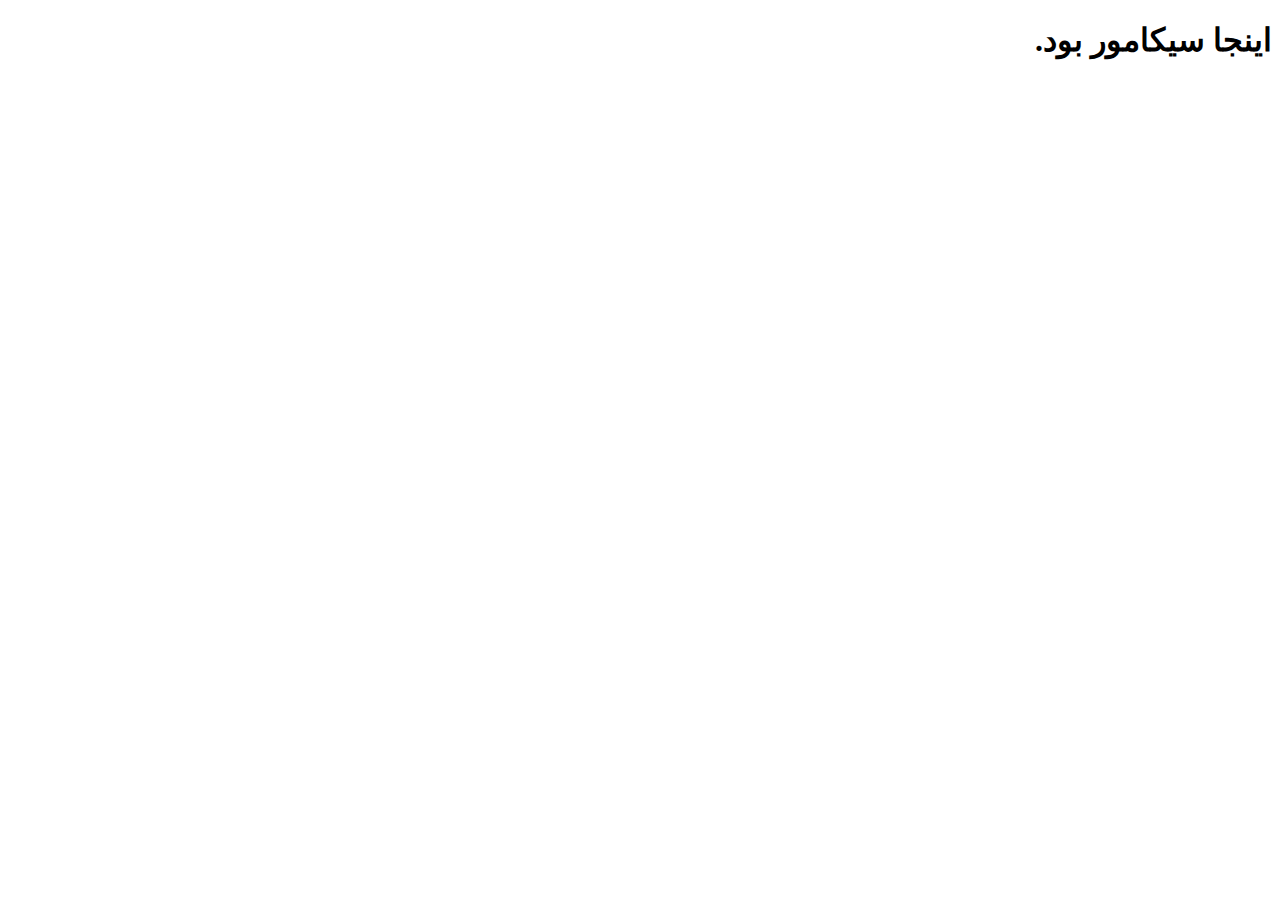
==== index.html @ 59a1233b "added basic files" ====
<!doctype html>
<html lang="fa" dir="rtl">
  <head>

    <!-- Required meta tags -->
    <meta charset="utf-8">
    <meta name="viewport" content="width=device-width, initial-scale=1">


    <link rel=icon href=img/favicon.png type="image/png">
    <!-- Bootstrap CSS -->
    <link href="https://cdn.jsdelivr.net/npm/bootstrap@5.0.2/dist/css/bootstrap.min.css" rel="stylesheet" integrity="sha384-EVSTQN3/azprG1Anm3QDgpJLIm9Nao0Yz1ztcQTwFspd3yD65VohhpuuCOmLASjC" crossorigin="anonymous">

    <title>سیکامور</title>
  </head>
  <body>
    <h1>اینجا سیکامور بود.</h1>


    <!-- Optional JavaScript; choose one of the two! -->

    <!-- Option 1: Bootstrap Bundle with Popper -->
    <script src="https://cdn.jsdelivr.net/npm/bootstrap@5.0.2/dist/js/bootstrap.bundle.min.js" integrity="sha384-MrcW6ZMFYlzcLA8Nl+NtUVF0sA7MsXsP1UyJoMp4YLEuNSfAP+JcXn/tWtIaxVXM" crossorigin="anonymous"></script>

    <!-- Option 2: Separate Popper and Bootstrap JS -->
    <!--
    <script src="https://cdn.jsdelivr.net/npm/@popperjs/core@2.9.2/dist/umd/popper.min.js" integrity="sha384-IQsoLXl5PILFhosVNubq5LC7Qb9DXgDA9i+tQ8Zj3iwWAwPtgFTxbJ8NT4GN1R8p" crossorigin="anonymous"></script>
    <script src="https://cdn.jsdelivr.net/npm/bootstrap@5.0.2/dist/js/bootstrap.min.js" integrity="sha384-cVKIPhGWiC2Al4u+LWgxfKTRIcfu0JTxR+EQDz/bgldoEyl4H0zUF0QKbrJ0EcQF" crossorigin="anonymous"></script>
    -->
  </body>
</html>
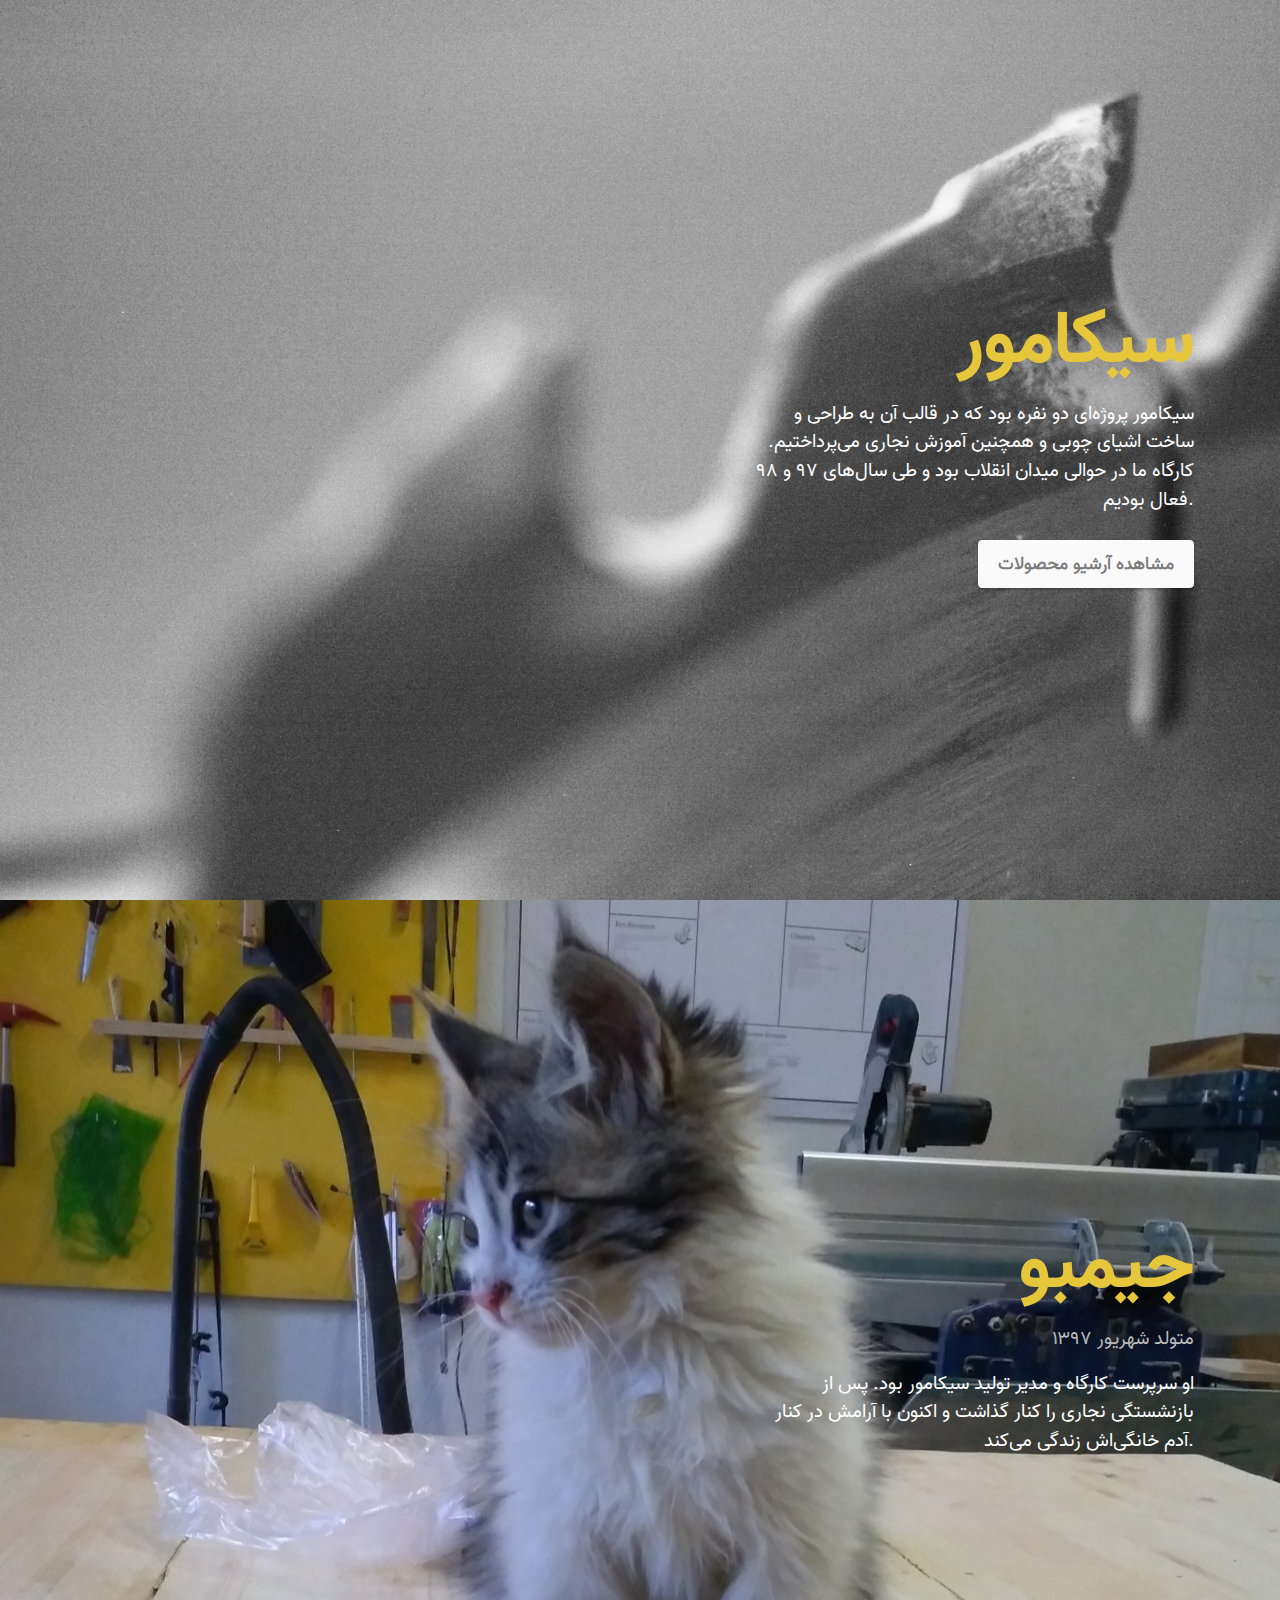
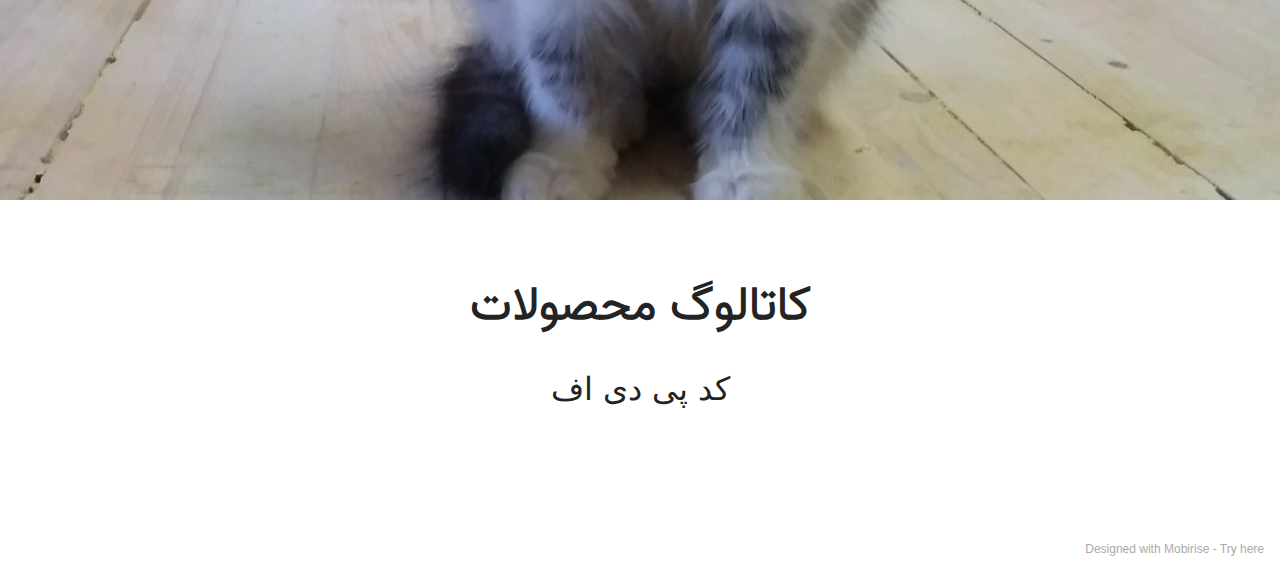
==== commit 17f22eae: "." ====
--- a/index.html
+++ b/index.html
@@ -1,31 +1,82 @@
-<!doctype html>
-<html lang="fa" dir="rtl">
-  <head>
+<!DOCTYPE html>
+<html  >
+<head>
+  <!-- Site made with Mobirise Website Builder v5.3.10, https://mobirise.com -->
+  <meta charset="UTF-8">
+  <meta http-equiv="X-UA-Compatible" content="IE=edge">
+  <meta name="generator" content="Mobirise v5.3.10, mobirise.com">
+  <meta name="viewport" content="width=device-width, initial-scale=1, minimum-scale=1">
+  <link rel="shortcut icon" href="assets/images/favicon.png" type="image/x-icon">
+  <meta name="description" content="">
+  
+  
+  <title>Home</title>
+  <link rel="stylesheet" href="assets/tether/tether.min.css">
+  <link rel="stylesheet" href="assets/bootstrap/css/bootstrap.min.css">
+  <link rel="stylesheet" href="assets/bootstrap/css/bootstrap-grid.min.css">
+  <link rel="stylesheet" href="assets/bootstrap/css/bootstrap-reboot.min.css">
+  <link rel="stylesheet" href="assets/theme/css/style.css">
+  <link href="assets/fonts/style.css" rel="stylesheet">
+  <link rel="preload" href="https://fonts.googleapis.com/css2?family=Jost:ital,wght@0,400;0,700;1,400;1,700&display=swap&display=swap" as="style" onload="this.onload=null;this.rel='stylesheet'">
+  <noscript><link rel="stylesheet" href="https://fonts.googleapis.com/css2?family=Jost:ital,wght@0,400;0,700;1,400;1,700&display=swap&display=swap"></noscript>
+  <link rel="preload" as="style" href="assets/mobirise/css/mbr-additional.css"><link rel="stylesheet" href="assets/mobirise/css/mbr-additional.css" type="text/css">
+  
+  
+  
+  
+</head>
+<body>
+  
+  <section class="header7 cid-sE5qJejbtA mbr-fullscreen" id="header7-0">
 
-    <!-- Required meta tags -->
-    <meta charset="utf-8">
-    <meta name="viewport" content="width=device-width, initial-scale=1">
+    
 
+    
 
-    <link rel=icon href=img/favicon.png type="image/png">
-    <!-- Bootstrap CSS -->
-    <link href="https://cdn.jsdelivr.net/npm/bootstrap@5.0.2/dist/css/bootstrap.min.css" rel="stylesheet" integrity="sha384-EVSTQN3/azprG1Anm3QDgpJLIm9Nao0Yz1ztcQTwFspd3yD65VohhpuuCOmLASjC" crossorigin="anonymous">
+    <div class="text-right container">
+        <div class="row justify-content-end">
+            <div class="col-12 col-lg-5">
+                <h1 class="mbr-section-title mbr-fonts-style mb-3 display-1"><strong>سیکامور</strong></h1>
+                
+                <p class="mbr-text mbr-fonts-style display-7">&nbsp;سیکامور پروژه‌ای دو نفره بود که در قالب آن به طراحی و ساخت اشیای چوبی و همچنین آموزش نجاری می‌پرداختیم. کارگاه ما در حوالی میدان انقلاب بود و طی سال‌های ۹۷ و ۹۸ فعال بودیم.</p>
+                <div class="mbr-section-btn mt-3"><a class="btn btn-white display-4" href="index.html#content4-3">مشاهده آرشیو محصولات</a></div>
+            </div>
+        </div>
+    </div>
+</section>
 
-    <title>سیکامور</title>
-  </head>
-  <body>
-    <h1>اینجا سیکامور بود.</h1>
+<section class="header7 cid-sE5tEkXiAo mbr-fullscreen" id="header7-2">
 
+    
 
-    <!-- Optional JavaScript; choose one of the two! -->
+    
 
-    <!-- Option 1: Bootstrap Bundle with Popper -->
-    <script src="https://cdn.jsdelivr.net/npm/bootstrap@5.0.2/dist/js/bootstrap.bundle.min.js" integrity="sha384-MrcW6ZMFYlzcLA8Nl+NtUVF0sA7MsXsP1UyJoMp4YLEuNSfAP+JcXn/tWtIaxVXM" crossorigin="anonymous"></script>
+    <div class="text-right container">
+        <div class="row justify-content-end">
+            <div class="col-12 col-lg-5">
+                <h1 class="mbr-section-title mbr-fonts-style mb-3 display-1"><strong>جیمبو</strong></h1>
+                <h2 class="mbr-section-subtitle mbr-fonts-style mb-3 display-7">متولد شهریور ۱۳۹۷</h2>
+                <p class="mbr-text mbr-fonts-style display-7">او سرپرست کارگاه و مدیر تولید سیکامور بود. پس از&nbsp; بازنشستگی نجاری را کنار گذاشت و اکنون با آرامش در کنار آدم خانگی‌اش زندگی می‌کند.</p>
+                
+            </div>
+        </div>
+    </div>
+</section>
 
-    <!-- Option 2: Separate Popper and Bootstrap JS -->
-    <!--
-    <script src="https://cdn.jsdelivr.net/npm/@popperjs/core@2.9.2/dist/umd/popper.min.js" integrity="sha384-IQsoLXl5PILFhosVNubq5LC7Qb9DXgDA9i+tQ8Zj3iwWAwPtgFTxbJ8NT4GN1R8p" crossorigin="anonymous"></script>
-    <script src="https://cdn.jsdelivr.net/npm/bootstrap@5.0.2/dist/js/bootstrap.min.js" integrity="sha384-cVKIPhGWiC2Al4u+LWgxfKTRIcfu0JTxR+EQDz/bgldoEyl4H0zUF0QKbrJ0EcQF" crossorigin="anonymous"></script>
-    -->
-  </body>
-</html>
+<section class="content4 cid-sE5xpZL2Kt" id="content4-3">
+    
+    
+    <div class="container">
+        <div class="row justify-content-center">
+            <div class="title col-md-12 col-lg-10">
+                <h3 class="mbr-section-title mbr-fonts-style align-center mb-4 display-2"><strong>کاتالوگ محصولات</strong></h3>
+                <h4 class="mbr-section-subtitle align-center mbr-fonts-style mb-4 display-5">کد پی دی اف</h4>
+                
+            </div>
+        </div>
+    </div>
+</section><section style="background-color: #fff; font-family: -apple-system, BlinkMacSystemFont, 'Segoe UI', 'Roboto', 'Helvetica Neue', Arial, sans-serif; color:#aaa; font-size:12px; padding: 0; align-items: center; display: flex;"><a href="https://mobirise.site/d" style="flex: 1 1; height: 3rem; padding-left: 1rem;"></a><p style="flex: 0 0 auto; margin:0; padding-right:1rem;">Designed with Mobirise - <a href="https://mobirise.site/k" style="color:#aaa;">Try here</a></p></section><script src="assets/web/assets/jquery/jquery.min.js"></script>  <script src="assets/popper/popper.min.js"></script>  <script src="assets/tether/tether.min.js"></script>  <script src="assets/bootstrap/js/bootstrap.min.js"></script>  <script src="assets/smoothscroll/smooth-scroll.js"></script>  <script src="assets/theme/js/script.js"></script>  
+  
+  
+</body>
+</html>--- a/assets/theme/css/style.css
+++ b/assets/theme/css/style.css
@@ -0,0 +1,925 @@
+@charset "UTF-8";
+section {
+  background-color: #ffffff;
+}
+
+body {
+  font-style: normal;
+  line-height: 1.5;
+  font-weight: 400;
+  color: #232323;
+  position: relative;
+}
+
+section,
+.container,
+.container-fluid {
+  position: relative;
+  word-wrap: break-word;
+}
+
+a.mbr-iconfont:hover {
+  text-decoration: none;
+}
+
+.article .lead p,
+.article .lead ul,
+.article .lead ol,
+.article .lead pre,
+.article .lead blockquote {
+  margin-bottom: 0;
+}
+
+a {
+  font-style: normal;
+  font-weight: 400;
+  cursor: pointer;
+}
+a, a:hover {
+  text-decoration: none;
+}
+
+.mbr-section-title {
+  font-style: normal;
+  line-height: 1.3;
+}
+
+.mbr-section-subtitle {
+  line-height: 1.3;
+}
+
+.mbr-text {
+  font-style: normal;
+  line-height: 1.7;
+}
+
+h1,
+h2,
+h3,
+h4,
+h5,
+h6,
+.display-1,
+.display-2,
+.display-4,
+.display-5,
+.display-7,
+span,
+p,
+a {
+  line-height: 1;
+  word-break: break-word;
+  word-wrap: break-word;
+  font-weight: 400;
+}
+
+b,
+strong {
+  font-weight: bold;
+}
+
+input:-webkit-autofill, input:-webkit-autofill:hover, input:-webkit-autofill:focus, input:-webkit-autofill:active {
+  transition-delay: 9999s;
+  -webkit-transition-property: background-color, color;
+  transition-property: background-color, color;
+}
+
+textarea[type=hidden] {
+  display: none;
+}
+
+section {
+  background-position: 50% 50%;
+  background-repeat: no-repeat;
+  background-size: cover;
+}
+section .mbr-background-video,
+section .mbr-background-video-preview {
+  position: absolute;
+  bottom: 0;
+  left: 0;
+  right: 0;
+  top: 0;
+}
+
+.hidden {
+  visibility: hidden;
+}
+
+.mbr-z-index20 {
+  z-index: 20;
+}
+
+/*! Base colors */
+.mbr-white {
+  color: #ffffff;
+}
+
+.mbr-black {
+  color: #111111;
+}
+
+.mbr-bg-white {
+  background-color: #ffffff;
+}
+
+.mbr-bg-black {
+  background-color: #000000;
+}
+
+/*! Text-aligns */
+.align-left {
+  text-align: left;
+}
+
+.align-center {
+  text-align: center;
+}
+
+.align-right {
+  text-align: right;
+}
+
+/*! Font-weight  */
+.mbr-light {
+  font-weight: 300;
+}
+
+.mbr-regular {
+  font-weight: 400;
+}
+
+.mbr-semibold {
+  font-weight: 500;
+}
+
+.mbr-bold {
+  font-weight: 700;
+}
+
+/*! Media  */
+.media-content {
+  flex-basis: 100%;
+}
+
+.media-container-row {
+  display: flex;
+  flex-direction: row;
+  flex-wrap: wrap;
+  justify-content: center;
+  align-content: center;
+  align-items: start;
+}
+.media-container-row .media-size-item {
+  width: 400px;
+}
+
+.media-container-column {
+  display: flex;
+  flex-direction: column;
+  flex-wrap: wrap;
+  justify-content: center;
+  align-content: center;
+  align-items: stretch;
+}
+.media-container-column > * {
+  width: 100%;
+}
+
+@media (min-width: 992px) {
+  .media-container-row {
+    flex-wrap: nowrap;
+  }
+}
+figure {
+  margin-bottom: 0;
+  overflow: hidden;
+}
+
+figure[mbr-media-size] {
+  transition: width 0.1s;
+}
+
+img,
+iframe {
+  display: block;
+  width: 100%;
+}
+
+.card {
+  background-color: transparent;
+  border: none;
+}
+
+.card-box {
+  width: 100%;
+}
+
+.card-img {
+  text-align: center;
+  flex-shrink: 0;
+  -webkit-flex-shrink: 0;
+}
+
+.media {
+  max-width: 100%;
+  margin: 0 auto;
+}
+
+.mbr-figure {
+  align-self: center;
+}
+
+.media-container > div {
+  max-width: 100%;
+}
+
+.mbr-figure img,
+.card-img img {
+  width: 100%;
+}
+
+@media (max-width: 991px) {
+  .media-size-item {
+    width: auto !important;
+  }
+
+  .media {
+    width: auto;
+  }
+
+  .mbr-figure {
+    width: 100% !important;
+  }
+}
+/*! Buttons */
+.mbr-section-btn {
+  margin-left: -0.6rem;
+  margin-right: -0.6rem;
+  font-size: 0;
+}
+
+.btn {
+  font-weight: 600;
+  border-width: 1px;
+  font-style: normal;
+  margin: 0.6rem 0.6rem;
+  white-space: normal;
+  transition: all 0.2s ease-in-out;
+  display: inline-flex;
+  align-items: center;
+  justify-content: center;
+  word-break: break-word;
+}
+
+.btn-sm {
+  font-weight: 600;
+  letter-spacing: 0px;
+  transition: all 0.3s ease-in-out;
+}
+
+.btn-md {
+  font-weight: 600;
+  letter-spacing: 0px;
+  transition: all 0.3s ease-in-out;
+}
+
+.btn-lg {
+  font-weight: 600;
+  letter-spacing: 0px;
+  transition: all 0.3s ease-in-out;
+}
+
+.btn-form {
+  margin: 0;
+}
+.btn-form:hover {
+  cursor: pointer;
+}
+
+nav .mbr-section-btn {
+  margin-left: 0rem;
+  margin-right: 0rem;
+}
+
+/*! Btn icon margin */
+.btn .mbr-iconfont,
+.btn.btn-sm .mbr-iconfont {
+  order: 1;
+  cursor: pointer;
+  margin-left: 0.5rem;
+  vertical-align: sub;
+}
+
+.btn.btn-md .mbr-iconfont,
+.btn.btn-md .mbr-iconfont {
+  margin-left: 0.8rem;
+}
+
+.mbr-regular {
+  font-weight: 400;
+}
+
+.mbr-semibold {
+  font-weight: 500;
+}
+
+.mbr-bold {
+  font-weight: 700;
+}
+
+[type=submit] {
+  -webkit-appearance: none;
+}
+
+/*! Full-screen */
+.mbr-fullscreen .mbr-overlay {
+  min-height: 100vh;
+}
+
+.mbr-fullscreen {
+  display: flex;
+  display: -moz-flex;
+  display: -ms-flex;
+  display: -o-flex;
+  align-items: center;
+  min-height: 100vh;
+  padding-top: 3rem;
+  padding-bottom: 3rem;
+}
+
+/*! Map */
+.map {
+  height: 25rem;
+  position: relative;
+}
+.map iframe {
+  width: 100%;
+  height: 100%;
+}
+
+/*! Scroll to top arrow */
+.mbr-arrow-up {
+  bottom: 25px;
+  right: 90px;
+  position: fixed;
+  text-align: right;
+  z-index: 5000;
+  color: #ffffff;
+  font-size: 22px;
+}
+
+.mbr-arrow-up a {
+  background: rgba(0, 0, 0, 0.2);
+  border-radius: 50%;
+  color: #fff;
+  display: inline-block;
+  height: 60px;
+  width: 60px;
+  border: 2px solid #fff;
+  outline-style: none !important;
+  position: relative;
+  text-decoration: none;
+  transition: all 0.3s ease-in-out;
+  cursor: pointer;
+  text-align: center;
+}
+.mbr-arrow-up a:hover {
+  background-color: rgba(0, 0, 0, 0.4);
+}
+.mbr-arrow-up a i {
+  line-height: 60px;
+}
+
+.mbr-arrow-up-icon {
+  display: block;
+  color: #fff;
+}
+
+.mbr-arrow-up-icon::before {
+  content: "›";
+  display: inline-block;
+  font-family: serif;
+  font-size: 22px;
+  line-height: 1;
+  font-style: normal;
+  position: relative;
+  top: 6px;
+  left: -4px;
+  transform: rotate(-90deg);
+}
+
+/*! Arrow Down */
+.mbr-arrow {
+  position: absolute;
+  bottom: 45px;
+  left: 50%;
+  width: 60px;
+  height: 60px;
+  cursor: pointer;
+  background-color: rgba(80, 80, 80, 0.5);
+  border-radius: 50%;
+  transform: translateX(-50%);
+}
+@media (max-width: 767px) {
+  .mbr-arrow {
+    display: none;
+  }
+}
+.mbr-arrow > a {
+  display: inline-block;
+  text-decoration: none;
+  outline-style: none;
+  -webkit-animation: arrowdown 1.7s ease-in-out infinite;
+          animation: arrowdown 1.7s ease-in-out infinite;
+  color: #ffffff;
+}
+.mbr-arrow > a > i {
+  position: absolute;
+  top: -2px;
+  left: 15px;
+  font-size: 2rem;
+}
+
+#scrollToTop a i::before {
+  content: "";
+  position: absolute;
+  display: block;
+  border-bottom: 2.5px solid #fff;
+  border-left: 2.5px solid #fff;
+  width: 27.8%;
+  height: 27.8%;
+  left: 50%;
+  top: 51%;
+  transform: translateY(-30%) translateX(-50%) rotate(135deg);
+}
+
+@keyframes arrowdown {
+  0% {
+    transform: translateY(0px);
+  }
+  50% {
+    transform: translateY(-5px);
+  }
+  100% {
+    transform: translateY(0px);
+  }
+}
+@-webkit-keyframes arrowdown {
+  0% {
+    transform: translateY(0px);
+  }
+  50% {
+    transform: translateY(-5px);
+  }
+  100% {
+    transform: translateY(0px);
+  }
+}
+@media (max-width: 500px) {
+  .mbr-arrow-up {
+    left: 0;
+    right: 0;
+    text-align: center;
+  }
+}
+/*Gradients animation*/
+@keyframes gradient-animation {
+  from {
+    background-position: 0% 100%;
+    -webkit-animation-timing-function: ease-in-out;
+            animation-timing-function: ease-in-out;
+  }
+  to {
+    background-position: 100% 0%;
+    -webkit-animation-timing-function: ease-in-out;
+            animation-timing-function: ease-in-out;
+  }
+}
+@-webkit-keyframes gradient-animation {
+  from {
+    background-position: 0% 100%;
+    -webkit-animation-timing-function: ease-in-out;
+            animation-timing-function: ease-in-out;
+  }
+  to {
+    background-position: 100% 0%;
+    -webkit-animation-timing-function: ease-in-out;
+            animation-timing-function: ease-in-out;
+  }
+}
+.bg-gradient {
+  background-size: 200% 200%;
+  animation: gradient-animation 5s infinite alternate;
+  -webkit-animation: gradient-animation 5s infinite alternate;
+}
+
+.menu .navbar-brand {
+  display: -webkit-flex;
+}
+.menu .navbar-brand span {
+  display: flex;
+  display: -webkit-flex;
+}
+.menu .navbar-brand .navbar-caption-wrap {
+  display: -webkit-flex;
+}
+.menu .navbar-brand .navbar-logo img {
+  display: -webkit-flex;
+  width: auto;
+}
+@media (min-width: 768px) and (max-width: 991px) {
+  .menu .navbar-toggleable-sm .navbar-nav {
+    display: -ms-flexbox;
+  }
+}
+@media (max-width: 991px) {
+  .menu .navbar-collapse {
+    max-height: 93.5vh;
+  }
+  .menu .navbar-collapse.show {
+    overflow: auto;
+  }
+}
+@media (min-width: 992px) {
+  .menu .navbar-nav.nav-dropdown {
+    display: -webkit-flex;
+  }
+  .menu .navbar-toggleable-sm .navbar-collapse {
+    display: -webkit-flex !important;
+  }
+  .menu .collapsed .navbar-collapse {
+    max-height: 93.5vh;
+  }
+  .menu .collapsed .navbar-collapse.show {
+    overflow: auto;
+  }
+}
+@media (max-width: 767px) {
+  .menu .navbar-collapse {
+    max-height: 80vh;
+  }
+}
+
+.nav-link .mbr-iconfont {
+  margin-right: 0.5rem;
+}
+
+.navbar {
+  display: -webkit-flex;
+  -webkit-flex-wrap: wrap;
+  -webkit-align-items: center;
+  -webkit-justify-content: space-between;
+}
+
+.navbar-collapse {
+  -webkit-flex-basis: 100%;
+  -webkit-flex-grow: 1;
+  -webkit-align-items: center;
+}
+
+.nav-dropdown .link {
+  padding: 0.667em 1.667em !important;
+  margin: 0 !important;
+}
+
+.nav {
+  display: -webkit-flex;
+  -webkit-flex-wrap: wrap;
+}
+
+.row {
+  display: -webkit-flex;
+  -webkit-flex-wrap: wrap;
+}
+
+.justify-content-center {
+  -webkit-justify-content: center;
+}
+
+.form-inline {
+  display: -webkit-flex;
+}
+
+.card-wrapper {
+  -webkit-flex: 1;
+}
+
+.carousel-control {
+  z-index: 10;
+  display: -webkit-flex;
+}
+
+.carousel-controls {
+  display: -webkit-flex;
+}
+
+.media {
+  display: -webkit-flex;
+}
+
+.form-group:focus {
+  outline: none;
+}
+
+.jq-selectbox__select {
+  padding: 7px 0;
+  position: relative;
+}
+
+.jq-selectbox__dropdown {
+  overflow: hidden;
+  border-radius: 10px;
+  position: absolute;
+  top: 100%;
+  left: 0 !important;
+  width: 100% !important;
+}
+
+.jq-selectbox__trigger-arrow {
+  right: 0;
+  transform: translateY(-50%);
+}
+
+.jq-selectbox li {
+  padding: 1.07em 0.5em;
+}
+
+input[type=range] {
+  padding-left: 0 !important;
+  padding-right: 0 !important;
+}
+
+.modal-dialog,
+.modal-content {
+  height: 100%;
+}
+
+.modal-dialog .carousel-inner {
+  height: calc(100vh - 1.75rem);
+}
+@media (max-width: 575px) {
+  .modal-dialog .carousel-inner {
+    height: calc(100vh - 1rem);
+  }
+}
+
+.carousel-item {
+  text-align: center;
+}
+
+.carousel-item img {
+  margin: auto;
+}
+
+.navbar-toggler {
+  align-self: flex-start;
+  padding: 0.25rem 0.75rem;
+  font-size: 1.25rem;
+  line-height: 1;
+  background: transparent;
+  border: 1px solid transparent;
+  border-radius: 0.25rem;
+}
+
+.navbar-toggler:focus,
+.navbar-toggler:hover {
+  text-decoration: none;
+}
+
+.navbar-toggler-icon {
+  display: inline-block;
+  width: 1.5em;
+  height: 1.5em;
+  vertical-align: middle;
+  content: "";
+  background: no-repeat center center;
+  background-size: 100% 100%;
+}
+
+.navbar-toggler-left {
+  position: absolute;
+  left: 1rem;
+}
+
+.navbar-toggler-right {
+  position: absolute;
+  right: 1rem;
+}
+
+.card-img {
+  width: auto;
+}
+
+.menu .navbar.collapsed:not(.beta-menu) {
+  flex-direction: column;
+}
+
+.carousel-item.active,
+.carousel-item-next,
+.carousel-item-prev {
+  display: flex;
+}
+
+.note-air-layout .dropup .dropdown-menu,
+.note-air-layout .navbar-fixed-bottom .dropdown .dropdown-menu {
+  bottom: initial !important;
+}
+
+html,
+body {
+  height: auto;
+  min-height: 100vh;
+}
+
+.dropup .dropdown-toggle::after {
+  display: none;
+}
+
+.form-asterisk {
+  font-family: initial;
+  position: absolute;
+  top: -2px;
+  font-weight: normal;
+}
+
+.form-control-label {
+  position: relative;
+  cursor: pointer;
+  margin-bottom: 0.357em;
+  padding: 0;
+}
+
+.alert {
+  color: #ffffff;
+  border-radius: 0;
+  border: 0;
+  font-size: 1.1rem;
+  line-height: 1.5;
+  margin-bottom: 1.875rem;
+  padding: 1.25rem;
+  position: relative;
+  text-align: center;
+}
+.alert.alert-form::after {
+  background-color: inherit;
+  bottom: -7px;
+  content: "";
+  display: block;
+  height: 14px;
+  left: 50%;
+  margin-left: -7px;
+  position: absolute;
+  transform: rotate(45deg);
+  width: 14px;
+}
+
+.form-control {
+  background-color: #ffffff;
+  background-clip: border-box;
+  color: #232323;
+  line-height: 1rem !important;
+  height: auto;
+  padding: 0.6rem 1.2rem;
+  transition: border-color 0.25s ease 0s;
+  border: 1px solid transparent !important;
+  border-radius: 4px;
+  box-shadow: rgba(0, 0, 0, 0.07) 0px 1px 1px 0px, rgba(0, 0, 0, 0.07) 0px 1px 3px 0px, rgba(0, 0, 0, 0.03) 0px 0px 0px 1px;
+}
+.form-active .form-control:invalid {
+  border-color: red;
+}
+
+form .row {
+  margin-left: -0.6rem;
+  margin-right: -0.6rem;
+}
+form .row [class*=col] {
+  padding-left: 0.6rem;
+  padding-right: 0.6rem;
+}
+
+form .mbr-section-btn {
+  margin: 0;
+  padding-left: 0.6rem;
+  padding-right: 0.6rem;
+}
+
+form .btn {
+  display: flex;
+  padding: 0.6rem 1.2rem;
+  margin: 0;
+}
+
+form .form-check-input {
+  margin-top: 0.5;
+}
+
+textarea.form-control {
+  line-height: 1.5rem !important;
+}
+
+.form-group {
+  margin-bottom: 1.2rem;
+}
+
+.form-control,
+form .btn {
+  min-height: 48px;
+}
+
+.gdpr-block label span.textGDPR input[name=gdpr] {
+  top: 7px;
+}
+
+.form-control:focus {
+  box-shadow: none;
+}
+
+:focus {
+  outline: none;
+}
+
+.mbr-overlay {
+  background-color: #000;
+  bottom: 0;
+  left: 0;
+  opacity: 0.5;
+  position: absolute;
+  right: 0;
+  top: 0;
+  z-index: 0;
+  pointer-events: none;
+}
+
+blockquote {
+  font-style: italic;
+  padding: 3rem;
+  font-size: 1.09rem;
+  position: relative;
+  border-left: 3px solid;
+}
+
+ul,
+ol,
+pre,
+blockquote {
+  margin-bottom: 2.3125rem;
+}
+
+.mt-4 {
+  margin-top: 2rem !important;
+}
+
+.mb-4 {
+  margin-bottom: 2rem !important;
+}
+
+@media (min-width: 992px) {
+  .container {
+    padding-left: 16px;
+    padding-right: 16px;
+  }
+
+  .row {
+    margin-left: -16px;
+    margin-right: -16px;
+  }
+  .row > [class*=col] {
+    padding-left: 16px;
+    padding-right: 16px;
+  }
+}
+@media (min-width: 768px) {
+  .container-fluid {
+    padding-left: 32px;
+    padding-right: 32px;
+  }
+}
+@media (min-width: 768px) and (max-width: 991px) {
+  .mbr-container {
+    padding-left: 32px;
+    padding-right: 32px;
+  }
+}
+@media (max-width: 767px) {
+  .mbr-container {
+    padding-left: 16px;
+    padding-right: 16px;
+  }
+}
+.card-wrapper,
+.item-wrapper {
+  overflow: hidden;
+}
+
+.app-video-wrapper > img {
+  opacity: 1;
+}.engine {
+	position: absolute;
+	text-indent: -2400px;
+	text-align: center;
+	padding: 0;
+	top: 0;
+	left: -2400px;
+}--- a/assets/fonts/style.css
+++ b/assets/fonts/style.css
@@ -0,0 +1,15 @@
+@font-face {
+   font-family: 'Vazir-Bold';
+   font-display: swap;
+   src: url('Vazir-Bold/font.ttf');
+}
+@font-face {
+   font-family: 'Vazir-Light';
+   font-display: swap;
+   src: url('Vazir-Light/font.ttf');
+}
+@font-face {
+   font-family: 'Vazir-Regular';
+   font-display: swap;
+   src: url('Vazir-Regular/font.ttf');
+}
--- a/assets/mobirise/css/mbr-additional.css
+++ b/assets/mobirise/css/mbr-additional.css
@@ -0,0 +1,712 @@
+body {
+  font-family: Jost;
+}
+.display-1 {
+  font-family: 'Vazir-Bold';
+  font-size: 4.6rem;
+  line-height: 1.1;
+}
+.display-1 > .mbr-iconfont {
+  font-size: 5.75rem;
+}
+.display-2 {
+  font-family: 'Vazir-Light';
+  font-size: 3rem;
+  line-height: 1.1;
+}
+.display-2 > .mbr-iconfont {
+  font-size: 3.75rem;
+}
+.display-4 {
+  font-family: 'Vazir-Light';
+  font-size: 1.1rem;
+  line-height: 1.5;
+}
+.display-4 > .mbr-iconfont {
+  font-size: 1.375rem;
+}
+.display-5 {
+  font-family: 'Jost', sans-serif;
+  font-size: 2rem;
+  line-height: 1.5;
+}
+.display-5 > .mbr-iconfont {
+  font-size: 2.5rem;
+}
+.display-7 {
+  font-family: 'Vazir-Regular';
+  font-size: 1.2rem;
+  line-height: 1.5;
+}
+.display-7 > .mbr-iconfont {
+  font-size: 1.5rem;
+}
+/* ---- Fluid typography for mobile devices ---- */
+/* 1.4 - font scale ratio ( bootstrap == 1.42857 ) */
+/* 100vw - current viewport width */
+/* (48 - 20)  48 == 48rem == 768px, 20 == 20rem == 320px(minimal supported viewport) */
+/* 0.65 - min scale variable, may vary */
+@media (max-width: 992px) {
+  .display-1 {
+    font-size: 3.68rem;
+  }
+}
+@media (max-width: 768px) {
+  .display-1 {
+    font-size: 3.22rem;
+    font-size: calc( 2.26rem + (4.6 - 2.26) * ((100vw - 20rem) / (48 - 20)));
+    line-height: calc( 1.1 * (2.26rem + (4.6 - 2.26) * ((100vw - 20rem) / (48 - 20))));
+  }
+  .display-2 {
+    font-size: 2.4rem;
+    font-size: calc( 1.7rem + (3 - 1.7) * ((100vw - 20rem) / (48 - 20)));
+    line-height: calc( 1.3 * (1.7rem + (3 - 1.7) * ((100vw - 20rem) / (48 - 20))));
+  }
+  .display-4 {
+    font-size: 0.88rem;
+    font-size: calc( 1.0350000000000001rem + (1.1 - 1.0350000000000001) * ((100vw - 20rem) / (48 - 20)));
+    line-height: calc( 1.4 * (1.0350000000000001rem + (1.1 - 1.0350000000000001) * ((100vw - 20rem) / (48 - 20))));
+  }
+  .display-5 {
+    font-size: 1.6rem;
+    font-size: calc( 1.35rem + (2 - 1.35) * ((100vw - 20rem) / (48 - 20)));
+    line-height: calc( 1.4 * (1.35rem + (2 - 1.35) * ((100vw - 20rem) / (48 - 20))));
+  }
+  .display-7 {
+    font-size: 0.96rem;
+    font-size: calc( 1.07rem + (1.2 - 1.07) * ((100vw - 20rem) / (48 - 20)));
+    line-height: calc( 1.4 * (1.07rem + (1.2 - 1.07) * ((100vw - 20rem) / (48 - 20))));
+  }
+}
+/* Buttons */
+.btn {
+  padding: 0.6rem 1.2rem;
+  border-radius: 4px;
+}
+.btn-sm {
+  padding: 0.6rem 1.2rem;
+  border-radius: 4px;
+}
+.btn-md {
+  padding: 0.6rem 1.2rem;
+  border-radius: 4px;
+}
+.btn-lg {
+  padding: 1rem 2.6rem;
+  border-radius: 4px;
+}
+.bg-primary {
+  background-color: #6592e6 !important;
+}
+.bg-success {
+  background-color: #40b0bf !important;
+}
+.bg-info {
+  background-color: #47b5ed !important;
+}
+.bg-warning {
+  background-color: #ffe161 !important;
+}
+.bg-danger {
+  background-color: #ff9966 !important;
+}
+.btn-primary,
+.btn-primary:active {
+  background-color: #6592e6 !important;
+  border-color: #6592e6 !important;
+  color: #ffffff !important;
+  box-shadow: 0 2px 2px 0 rgba(0, 0, 0, 0.2);
+}
+.btn-primary:hover,
+.btn-primary:focus,
+.btn-primary.focus,
+.btn-primary.active {
+  color: #ffffff !important;
+  background-color: #2260d2 !important;
+  border-color: #2260d2 !important;
+  box-shadow: 0 2px 5px 0 rgba(0, 0, 0, 0.2);
+}
+.btn-primary.disabled,
+.btn-primary:disabled {
+  color: #ffffff !important;
+  background-color: #2260d2 !important;
+  border-color: #2260d2 !important;
+}
+.btn-secondary,
+.btn-secondary:active {
+  background-color: #ff6666 !important;
+  border-color: #ff6666 !important;
+  color: #ffffff !important;
+  box-shadow: 0 2px 2px 0 rgba(0, 0, 0, 0.2);
+}
+.btn-secondary:hover,
+.btn-secondary:focus,
+.btn-secondary.focus,
+.btn-secondary.active {
+  color: #ffffff !important;
+  background-color: #ff0f0f !important;
+  border-color: #ff0f0f !important;
+  box-shadow: 0 2px 5px 0 rgba(0, 0, 0, 0.2);
+}
+.btn-secondary.disabled,
+.btn-secondary:disabled {
+  color: #ffffff !important;
+  background-color: #ff0f0f !important;
+  border-color: #ff0f0f !important;
+}
+.btn-info,
+.btn-info:active {
+  background-color: #47b5ed !important;
+  border-color: #47b5ed !important;
+  color: #ffffff !important;
+  box-shadow: 0 2px 2px 0 rgba(0, 0, 0, 0.2);
+}
+.btn-info:hover,
+.btn-info:focus,
+.btn-info.focus,
+.btn-info.active {
+  color: #ffffff !important;
+  background-color: #148cca !important;
+  border-color: #148cca !important;
+  box-shadow: 0 2px 5px 0 rgba(0, 0, 0, 0.2);
+}
+.btn-info.disabled,
+.btn-info:disabled {
+  color: #ffffff !important;
+  background-color: #148cca !important;
+  border-color: #148cca !important;
+}
+.btn-success,
+.btn-success:active {
+  background-color: #40b0bf !important;
+  border-color: #40b0bf !important;
+  color: #ffffff !important;
+  box-shadow: 0 2px 2px 0 rgba(0, 0, 0, 0.2);
+}
+.btn-success:hover,
+.btn-success:focus,
+.btn-success.focus,
+.btn-success.active {
+  color: #ffffff !important;
+  background-color: #2a747e !important;
+  border-color: #2a747e !important;
+  box-shadow: 0 2px 5px 0 rgba(0, 0, 0, 0.2);
+}
+.btn-success.disabled,
+.btn-success:disabled {
+  color: #ffffff !important;
+  background-color: #2a747e !important;
+  border-color: #2a747e !important;
+}
+.btn-warning,
+.btn-warning:active {
+  background-color: #ffe161 !important;
+  border-color: #ffe161 !important;
+  color: #614f00 !important;
+  box-shadow: 0 2px 2px 0 rgba(0, 0, 0, 0.2);
+}
+.btn-warning:hover,
+.btn-warning:focus,
+.btn-warning.focus,
+.btn-warning.active {
+  color: #0a0800 !important;
+  background-color: #ffd10a !important;
+  border-color: #ffd10a !important;
+  box-shadow: 0 2px 5px 0 rgba(0, 0, 0, 0.2);
+}
+.btn-warning.disabled,
+.btn-warning:disabled {
+  color: #614f00 !important;
+  background-color: #ffd10a !important;
+  border-color: #ffd10a !important;
+}
+.btn-danger,
+.btn-danger:active {
+  background-color: #ff9966 !important;
+  border-color: #ff9966 !important;
+  color: #ffffff !important;
+  box-shadow: 0 2px 2px 0 rgba(0, 0, 0, 0.2);
+}
+.btn-danger:hover,
+.btn-danger:focus,
+.btn-danger.focus,
+.btn-danger.active {
+  color: #ffffff !important;
+  background-color: #ff5f0f !important;
+  border-color: #ff5f0f !important;
+  box-shadow: 0 2px 5px 0 rgba(0, 0, 0, 0.2);
+}
+.btn-danger.disabled,
+.btn-danger:disabled {
+  color: #ffffff !important;
+  background-color: #ff5f0f !important;
+  border-color: #ff5f0f !important;
+}
+.btn-white,
+.btn-white:active {
+  background-color: #fafafa !important;
+  border-color: #fafafa !important;
+  color: #7a7a7a !important;
+  box-shadow: 0 2px 2px 0 rgba(0, 0, 0, 0.2);
+}
+.btn-white:hover,
+.btn-white:focus,
+.btn-white.focus,
+.btn-white.active {
+  color: #4f4f4f !important;
+  background-color: #cfcfcf !important;
+  border-color: #cfcfcf !important;
+  box-shadow: 0 2px 5px 0 rgba(0, 0, 0, 0.2);
+}
+.btn-white.disabled,
+.btn-white:disabled {
+  color: #7a7a7a !important;
+  background-color: #cfcfcf !important;
+  border-color: #cfcfcf !important;
+}
+.btn-black,
+.btn-black:active {
+  background-color: #232323 !important;
+  border-color: #232323 !important;
+  color: #ffffff !important;
+  box-shadow: 0 2px 2px 0 rgba(0, 0, 0, 0.2);
+}
+.btn-black:hover,
+.btn-black:focus,
+.btn-black.focus,
+.btn-black.active {
+  color: #ffffff !important;
+  background-color: #000000 !important;
+  border-color: #000000 !important;
+  box-shadow: 0 2px 5px 0 rgba(0, 0, 0, 0.2);
+}
+.btn-black.disabled,
+.btn-black:disabled {
+  color: #ffffff !important;
+  background-color: #000000 !important;
+  border-color: #000000 !important;
+}
+.btn-primary-outline,
+.btn-primary-outline:active {
+  background-color: transparent !important;
+  border-color: transparent;
+  color: #6592e6;
+}
+.btn-primary-outline:hover,
+.btn-primary-outline:focus,
+.btn-primary-outline.focus,
+.btn-primary-outline.active {
+  color: #2260d2 !important;
+  background-color: transparent!important;
+  border-color: transparent!important;
+  box-shadow: none!important;
+}
+.btn-primary-outline.disabled,
+.btn-primary-outline:disabled {
+  color: #ffffff !important;
+  background-color: #6592e6 !important;
+  border-color: #6592e6 !important;
+}
+.btn-secondary-outline,
+.btn-secondary-outline:active {
+  background-color: transparent !important;
+  border-color: transparent;
+  color: #ff6666;
+}
+.btn-secondary-outline:hover,
+.btn-secondary-outline:focus,
+.btn-secondary-outline.focus,
+.btn-secondary-outline.active {
+  color: #ff0f0f !important;
+  background-color: transparent!important;
+  border-color: transparent!important;
+  box-shadow: none!important;
+}
+.btn-secondary-outline.disabled,
+.btn-secondary-outline:disabled {
+  color: #ffffff !important;
+  background-color: #ff6666 !important;
+  border-color: #ff6666 !important;
+}
+.btn-info-outline,
+.btn-info-outline:active {
+  background-color: transparent !important;
+  border-color: transparent;
+  color: #47b5ed;
+}
+.btn-info-outline:hover,
+.btn-info-outline:focus,
+.btn-info-outline.focus,
+.btn-info-outline.active {
+  color: #148cca !important;
+  background-color: transparent!important;
+  border-color: transparent!important;
+  box-shadow: none!important;
+}
+.btn-info-outline.disabled,
+.btn-info-outline:disabled {
+  color: #ffffff !important;
+  background-color: #47b5ed !important;
+  border-color: #47b5ed !important;
+}
+.btn-success-outline,
+.btn-success-outline:active {
+  background-color: transparent !important;
+  border-color: transparent;
+  color: #40b0bf;
+}
+.btn-success-outline:hover,
+.btn-success-outline:focus,
+.btn-success-outline.focus,
+.btn-success-outline.active {
+  color: #2a747e !important;
+  background-color: transparent!important;
+  border-color: transparent!important;
+  box-shadow: none!important;
+}
+.btn-success-outline.disabled,
+.btn-success-outline:disabled {
+  color: #ffffff !important;
+  background-color: #40b0bf !important;
+  border-color: #40b0bf !important;
+}
+.btn-warning-outline,
+.btn-warning-outline:active {
+  background-color: transparent !important;
+  border-color: transparent;
+  color: #ffe161;
+}
+.btn-warning-outline:hover,
+.btn-warning-outline:focus,
+.btn-warning-outline.focus,
+.btn-warning-outline.active {
+  color: #ffd10a !important;
+  background-color: transparent!important;
+  border-color: transparent!important;
+  box-shadow: none!important;
+}
+.btn-warning-outline.disabled,
+.btn-warning-outline:disabled {
+  color: #614f00 !important;
+  background-color: #ffe161 !important;
+  border-color: #ffe161 !important;
+}
+.btn-danger-outline,
+.btn-danger-outline:active {
+  background-color: transparent !important;
+  border-color: transparent;
+  color: #ff9966;
+}
+.btn-danger-outline:hover,
+.btn-danger-outline:focus,
+.btn-danger-outline.focus,
+.btn-danger-outline.active {
+  color: #ff5f0f !important;
+  background-color: transparent!important;
+  border-color: transparent!important;
+  box-shadow: none!important;
+}
+.btn-danger-outline.disabled,
+.btn-danger-outline:disabled {
+  color: #ffffff !important;
+  background-color: #ff9966 !important;
+  border-color: #ff9966 !important;
+}
+.btn-black-outline,
+.btn-black-outline:active {
+  background-color: transparent !important;
+  border-color: transparent;
+  color: #232323;
+}
+.btn-black-outline:hover,
+.btn-black-outline:focus,
+.btn-black-outline.focus,
+.btn-black-outline.active {
+  color: #000000 !important;
+  background-color: transparent!important;
+  border-color: transparent!important;
+  box-shadow: none!important;
+}
+.btn-black-outline.disabled,
+.btn-black-outline:disabled {
+  color: #ffffff !important;
+  background-color: #232323 !important;
+  border-color: #232323 !important;
+}
+.btn-white-outline,
+.btn-white-outline:active {
+  background-color: transparent !important;
+  border-color: transparent;
+  color: #fafafa;
+}
+.btn-white-outline:hover,
+.btn-white-outline:focus,
+.btn-white-outline.focus,
+.btn-white-outline.active {
+  color: #cfcfcf !important;
+  background-color: transparent!important;
+  border-color: transparent!important;
+  box-shadow: none!important;
+}
+.btn-white-outline.disabled,
+.btn-white-outline:disabled {
+  color: #7a7a7a !important;
+  background-color: #fafafa !important;
+  border-color: #fafafa !important;
+}
+.text-primary {
+  color: #6592e6 !important;
+}
+.text-secondary {
+  color: #ff6666 !important;
+}
+.text-success {
+  color: #40b0bf !important;
+}
+.text-info {
+  color: #47b5ed !important;
+}
+.text-warning {
+  color: #ffe161 !important;
+}
+.text-danger {
+  color: #ff9966 !important;
+}
+.text-white {
+  color: #fafafa !important;
+}
+.text-black {
+  color: #232323 !important;
+}
+a.text-primary:hover,
+a.text-primary:focus,
+a.text-primary.active {
+  color: #205ac5 !important;
+}
+a.text-secondary:hover,
+a.text-secondary:focus,
+a.text-secondary.active {
+  color: #ff0000 !important;
+}
+a.text-success:hover,
+a.text-success:focus,
+a.text-success.active {
+  color: #266a73 !important;
+}
+a.text-info:hover,
+a.text-info:focus,
+a.text-info.active {
+  color: #1283bc !important;
+}
+a.text-warning:hover,
+a.text-warning:focus,
+a.text-warning.active {
+  color: #facb00 !important;
+}
+a.text-danger:hover,
+a.text-danger:focus,
+a.text-danger.active {
+  color: #ff5500 !important;
+}
+a.text-white:hover,
+a.text-white:focus,
+a.text-white.active {
+  color: #c7c7c7 !important;
+}
+a.text-black:hover,
+a.text-black:focus,
+a.text-black.active {
+  color: #000000 !important;
+}
+a[class*="text-"]:not(.nav-link):not(.dropdown-item):not([role]):not(.navbar-caption) {
+  position: relative;
+  background-image: transparent;
+  background-size: 10000px 2px;
+  background-repeat: no-repeat;
+  background-position: 0px 1.2em;
+  background-position: -10000px 1.2em;
+}
+a[class*="text-"]:not(.nav-link):not(.dropdown-item):not([role]):not(.navbar-caption):hover {
+  transition: background-position 2s ease-in-out;
+  background-image: linear-gradient(currentColor 50%, currentColor 50%);
+  background-position: 0px 1.2em;
+}
+.nav-tabs .nav-link.active {
+  color: #6592e6;
+}
+.nav-tabs .nav-link:not(.active) {
+  color: #232323;
+}
+.alert-success {
+  background-color: #70c770;
+}
+.alert-info {
+  background-color: #47b5ed;
+}
+.alert-warning {
+  background-color: #ffe161;
+}
+.alert-danger {
+  background-color: #ff9966;
+}
+.mbr-gallery-filter li.active .btn {
+  background-color: #6592e6;
+  border-color: #6592e6;
+  color: #ffffff;
+}
+.mbr-gallery-filter li.active .btn:focus {
+  box-shadow: none;
+}
+a,
+a:hover {
+  color: #6592e6;
+}
+.mbr-plan-header.bg-primary .mbr-plan-subtitle,
+.mbr-plan-header.bg-primary .mbr-plan-price-desc {
+  color: #ffffff;
+}
+.mbr-plan-header.bg-success .mbr-plan-subtitle,
+.mbr-plan-header.bg-success .mbr-plan-price-desc {
+  color: #a0d8df;
+}
+.mbr-plan-header.bg-info .mbr-plan-subtitle,
+.mbr-plan-header.bg-info .mbr-plan-price-desc {
+  color: #ffffff;
+}
+.mbr-plan-header.bg-warning .mbr-plan-subtitle,
+.mbr-plan-header.bg-warning .mbr-plan-price-desc {
+  color: #ffffff;
+}
+.mbr-plan-header.bg-danger .mbr-plan-subtitle,
+.mbr-plan-header.bg-danger .mbr-plan-price-desc {
+  color: #ffffff;
+}
+/* Scroll to top button*/
+.scrollToTop_wraper {
+  display: none;
+}
+.form-control {
+  font-family: 'Vazir-Light';
+  font-size: 1.1rem;
+  line-height: 1.5;
+  font-weight: 400;
+}
+.form-control > .mbr-iconfont {
+  font-size: 1.375rem;
+}
+.form-control:hover,
+.form-control:focus {
+  box-shadow: rgba(0, 0, 0, 0.07) 0px 1px 1px 0px, rgba(0, 0, 0, 0.07) 0px 1px 3px 0px, rgba(0, 0, 0, 0.03) 0px 0px 0px 1px;
+  border-color: #6592e6 !important;
+}
+.form-control:-webkit-input-placeholder {
+  font-family: 'Vazir-Light';
+  font-size: 1.1rem;
+  line-height: 1.5;
+  font-weight: 400;
+}
+.form-control:-webkit-input-placeholder > .mbr-iconfont {
+  font-size: 1.375rem;
+}
+blockquote {
+  border-color: #6592e6;
+}
+/* Forms */
+.jq-selectbox li:hover,
+.jq-selectbox li.selected {
+  background-color: #6592e6;
+  color: #ffffff;
+}
+.jq-number__spin {
+  transition: 0.25s ease;
+}
+.jq-number__spin:hover {
+  border-color: #6592e6;
+}
+.jq-selectbox .jq-selectbox__trigger-arrow,
+.jq-number__spin.minus:after,
+.jq-number__spin.plus:after {
+  transition: 0.4s;
+  border-top-color: #353535;
+  border-bottom-color: #353535;
+}
+.jq-selectbox:hover .jq-selectbox__trigger-arrow,
+.jq-number__spin.minus:hover:after,
+.jq-number__spin.plus:hover:after {
+  border-top-color: #6592e6;
+  border-bottom-color: #6592e6;
+}
+.xdsoft_datetimepicker .xdsoft_calendar td.xdsoft_default,
+.xdsoft_datetimepicker .xdsoft_calendar td.xdsoft_current,
+.xdsoft_datetimepicker .xdsoft_timepicker .xdsoft_time_box > div > div.xdsoft_current {
+  color: #ffffff !important;
+  background-color: #6592e6 !important;
+  box-shadow: none !important;
+}
+.xdsoft_datetimepicker .xdsoft_calendar td:hover,
+.xdsoft_datetimepicker .xdsoft_timepicker .xdsoft_time_box > div > div:hover {
+  color: #000000 !important;
+  background: #ff6666 !important;
+  box-shadow: none !important;
+}
+.lazy-bg {
+  background-image: none !important;
+}
+.lazy-placeholder:not(section),
+.lazy-none {
+  display: block;
+  position: relative;
+  padding-bottom: 56.25%;
+  width: 100%;
+  height: auto;
+}
+iframe.lazy-placeholder,
+.lazy-placeholder:after {
+  content: '';
+  position: absolute;
+  width: 200px;
+  height: 200px;
+  background: transparent no-repeat center;
+  background-size: contain;
+  top: 50%;
+  left: 50%;
+  transform: translateX(-50%) translateY(-50%);
+  background-image: url("data:image/svg+xml;charset=UTF-8,%3csvg width='32' height='32' viewBox='0 0 64 64' xmlns='http://www.w3.org/2000/svg' stroke='%236592e6' %3e%3cg fill='none' fill-rule='evenodd'%3e%3cg transform='translate(16 16)' stroke-width='2'%3e%3ccircle stroke-opacity='.5' cx='16' cy='16' r='16'/%3e%3cpath d='M32 16c0-9.94-8.06-16-16-16'%3e%3canimateTransform attributeName='transform' type='rotate' from='0 16 16' to='360 16 16' dur='1s' repeatCount='indefinite'/%3e%3c/path%3e%3c/g%3e%3c/g%3e%3c/svg%3e");
+}
+section.lazy-placeholder:after {
+  opacity: 0.5;
+}
+body {
+  overflow-x: hidden;
+}
+a {
+  transition: color 0.6s;
+}
+.cid-sE5qJejbtA {
+  background-image: url("../../../assets/images/mg-7105.jpeg");
+}
+.cid-sE5qJejbtA .mbr-section-title {
+  color: #e6c63b;
+}
+.cid-sE5qJejbtA .mbr-text,
+.cid-sE5qJejbtA .mbr-section-btn {
+  color: #ffffff;
+}
+.cid-sE5tEkXiAo {
+  background-image: url("../../../assets/images/p-20181125.jpeg");
+}
+.cid-sE5tEkXiAo .mbr-section-title {
+  color: #e6c63b;
+}
+.cid-sE5tEkXiAo .mbr-text,
+.cid-sE5tEkXiAo .mbr-section-btn {
+  color: #ffffff;
+}
+.cid-sE5tEkXiAo .mbr-section-subtitle {
+  color: #bbbbbb;
+}
+.cid-sE5xpZL2Kt {
+  padding-top: 5rem;
+  padding-bottom: 5rem;
+  background-color: #ffffff;
+}
--- a/assets/mobirise/css/mbr-additional.css
+++ b/assets/mobirise/css/mbr-additional.css
@@ -0,0 +1,712 @@
+body {
+  font-family: Jost;
+}
+.display-1 {
+  font-family: 'Vazir-Bold';
+  font-size: 4.6rem;
+  line-height: 1.1;
+}
+.display-1 > .mbr-iconfont {
+  font-size: 5.75rem;
+}
+.display-2 {
+  font-family: 'Vazir-Light';
+  font-size: 3rem;
+  line-height: 1.1;
+}
+.display-2 > .mbr-iconfont {
+  font-size: 3.75rem;
+}
+.display-4 {
+  font-family: 'Vazir-Light';
+  font-size: 1.1rem;
+  line-height: 1.5;
+}
+.display-4 > .mbr-iconfont {
+  font-size: 1.375rem;
+}
+.display-5 {
+  font-family: 'Jost', sans-serif;
+  font-size: 2rem;
+  line-height: 1.5;
+}
+.display-5 > .mbr-iconfont {
+  font-size: 2.5rem;
+}
+.display-7 {
+  font-family: 'Vazir-Regular';
+  font-size: 1.2rem;
+  line-height: 1.5;
+}
+.display-7 > .mbr-iconfont {
+  font-size: 1.5rem;
+}
+/* ---- Fluid typography for mobile devices ---- */
+/* 1.4 - font scale ratio ( bootstrap == 1.42857 ) */
+/* 100vw - current viewport width */
+/* (48 - 20)  48 == 48rem == 768px, 20 == 20rem == 320px(minimal supported viewport) */
+/* 0.65 - min scale variable, may vary */
+@media (max-width: 992px) {
+  .display-1 {
+    font-size: 3.68rem;
+  }
+}
+@media (max-width: 768px) {
+  .display-1 {
+    font-size: 3.22rem;
+    font-size: calc( 2.26rem + (4.6 - 2.26) * ((100vw - 20rem) / (48 - 20)));
+    line-height: calc( 1.1 * (2.26rem + (4.6 - 2.26) * ((100vw - 20rem) / (48 - 20))));
+  }
+  .display-2 {
+    font-size: 2.4rem;
+    font-size: calc( 1.7rem + (3 - 1.7) * ((100vw - 20rem) / (48 - 20)));
+    line-height: calc( 1.3 * (1.7rem + (3 - 1.7) * ((100vw - 20rem) / (48 - 20))));
+  }
+  .display-4 {
+    font-size: 0.88rem;
+    font-size: calc( 1.0350000000000001rem + (1.1 - 1.0350000000000001) * ((100vw - 20rem) / (48 - 20)));
+    line-height: calc( 1.4 * (1.0350000000000001rem + (1.1 - 1.0350000000000001) * ((100vw - 20rem) / (48 - 20))));
+  }
+  .display-5 {
+    font-size: 1.6rem;
+    font-size: calc( 1.35rem + (2 - 1.35) * ((100vw - 20rem) / (48 - 20)));
+    line-height: calc( 1.4 * (1.35rem + (2 - 1.35) * ((100vw - 20rem) / (48 - 20))));
+  }
+  .display-7 {
+    font-size: 0.96rem;
+    font-size: calc( 1.07rem + (1.2 - 1.07) * ((100vw - 20rem) / (48 - 20)));
+    line-height: calc( 1.4 * (1.07rem + (1.2 - 1.07) * ((100vw - 20rem) / (48 - 20))));
+  }
+}
+/* Buttons */
+.btn {
+  padding: 0.6rem 1.2rem;
+  border-radius: 4px;
+}
+.btn-sm {
+  padding: 0.6rem 1.2rem;
+  border-radius: 4px;
+}
+.btn-md {
+  padding: 0.6rem 1.2rem;
+  border-radius: 4px;
+}
+.btn-lg {
+  padding: 1rem 2.6rem;
+  border-radius: 4px;
+}
+.bg-primary {
+  background-color: #6592e6 !important;
+}
+.bg-success {
+  background-color: #40b0bf !important;
+}
+.bg-info {
+  background-color: #47b5ed !important;
+}
+.bg-warning {
+  background-color: #ffe161 !important;
+}
+.bg-danger {
+  background-color: #ff9966 !important;
+}
+.btn-primary,
+.btn-primary:active {
+  background-color: #6592e6 !important;
+  border-color: #6592e6 !important;
+  color: #ffffff !important;
+  box-shadow: 0 2px 2px 0 rgba(0, 0, 0, 0.2);
+}
+.btn-primary:hover,
+.btn-primary:focus,
+.btn-primary.focus,
+.btn-primary.active {
+  color: #ffffff !important;
+  background-color: #2260d2 !important;
+  border-color: #2260d2 !important;
+  box-shadow: 0 2px 5px 0 rgba(0, 0, 0, 0.2);
+}
+.btn-primary.disabled,
+.btn-primary:disabled {
+  color: #ffffff !important;
+  background-color: #2260d2 !important;
+  border-color: #2260d2 !important;
+}
+.btn-secondary,
+.btn-secondary:active {
+  background-color: #ff6666 !important;
+  border-color: #ff6666 !important;
+  color: #ffffff !important;
+  box-shadow: 0 2px 2px 0 rgba(0, 0, 0, 0.2);
+}
+.btn-secondary:hover,
+.btn-secondary:focus,
+.btn-secondary.focus,
+.btn-secondary.active {
+  color: #ffffff !important;
+  background-color: #ff0f0f !important;
+  border-color: #ff0f0f !important;
+  box-shadow: 0 2px 5px 0 rgba(0, 0, 0, 0.2);
+}
+.btn-secondary.disabled,
+.btn-secondary:disabled {
+  color: #ffffff !important;
+  background-color: #ff0f0f !important;
+  border-color: #ff0f0f !important;
+}
+.btn-info,
+.btn-info:active {
+  background-color: #47b5ed !important;
+  border-color: #47b5ed !important;
+  color: #ffffff !important;
+  box-shadow: 0 2px 2px 0 rgba(0, 0, 0, 0.2);
+}
+.btn-info:hover,
+.btn-info:focus,
+.btn-info.focus,
+.btn-info.active {
+  color: #ffffff !important;
+  background-color: #148cca !important;
+  border-color: #148cca !important;
+  box-shadow: 0 2px 5px 0 rgba(0, 0, 0, 0.2);
+}
+.btn-info.disabled,
+.btn-info:disabled {
+  color: #ffffff !important;
+  background-color: #148cca !important;
+  border-color: #148cca !important;
+}
+.btn-success,
+.btn-success:active {
+  background-color: #40b0bf !important;
+  border-color: #40b0bf !important;
+  color: #ffffff !important;
+  box-shadow: 0 2px 2px 0 rgba(0, 0, 0, 0.2);
+}
+.btn-success:hover,
+.btn-success:focus,
+.btn-success.focus,
+.btn-success.active {
+  color: #ffffff !important;
+  background-color: #2a747e !important;
+  border-color: #2a747e !important;
+  box-shadow: 0 2px 5px 0 rgba(0, 0, 0, 0.2);
+}
+.btn-success.disabled,
+.btn-success:disabled {
+  color: #ffffff !important;
+  background-color: #2a747e !important;
+  border-color: #2a747e !important;
+}
+.btn-warning,
+.btn-warning:active {
+  background-color: #ffe161 !important;
+  border-color: #ffe161 !important;
+  color: #614f00 !important;
+  box-shadow: 0 2px 2px 0 rgba(0, 0, 0, 0.2);
+}
+.btn-warning:hover,
+.btn-warning:focus,
+.btn-warning.focus,
+.btn-warning.active {
+  color: #0a0800 !important;
+  background-color: #ffd10a !important;
+  border-color: #ffd10a !important;
+  box-shadow: 0 2px 5px 0 rgba(0, 0, 0, 0.2);
+}
+.btn-warning.disabled,
+.btn-warning:disabled {
+  color: #614f00 !important;
+  background-color: #ffd10a !important;
+  border-color: #ffd10a !important;
+}
+.btn-danger,
+.btn-danger:active {
+  background-color: #ff9966 !important;
+  border-color: #ff9966 !important;
+  color: #ffffff !important;
+  box-shadow: 0 2px 2px 0 rgba(0, 0, 0, 0.2);
+}
+.btn-danger:hover,
+.btn-danger:focus,
+.btn-danger.focus,
+.btn-danger.active {
+  color: #ffffff !important;
+  background-color: #ff5f0f !important;
+  border-color: #ff5f0f !important;
+  box-shadow: 0 2px 5px 0 rgba(0, 0, 0, 0.2);
+}
+.btn-danger.disabled,
+.btn-danger:disabled {
+  color: #ffffff !important;
+  background-color: #ff5f0f !important;
+  border-color: #ff5f0f !important;
+}
+.btn-white,
+.btn-white:active {
+  background-color: #fafafa !important;
+  border-color: #fafafa !important;
+  color: #7a7a7a !important;
+  box-shadow: 0 2px 2px 0 rgba(0, 0, 0, 0.2);
+}
+.btn-white:hover,
+.btn-white:focus,
+.btn-white.focus,
+.btn-white.active {
+  color: #4f4f4f !important;
+  background-color: #cfcfcf !important;
+  border-color: #cfcfcf !important;
+  box-shadow: 0 2px 5px 0 rgba(0, 0, 0, 0.2);
+}
+.btn-white.disabled,
+.btn-white:disabled {
+  color: #7a7a7a !important;
+  background-color: #cfcfcf !important;
+  border-color: #cfcfcf !important;
+}
+.btn-black,
+.btn-black:active {
+  background-color: #232323 !important;
+  border-color: #232323 !important;
+  color: #ffffff !important;
+  box-shadow: 0 2px 2px 0 rgba(0, 0, 0, 0.2);
+}
+.btn-black:hover,
+.btn-black:focus,
+.btn-black.focus,
+.btn-black.active {
+  color: #ffffff !important;
+  background-color: #000000 !important;
+  border-color: #000000 !important;
+  box-shadow: 0 2px 5px 0 rgba(0, 0, 0, 0.2);
+}
+.btn-black.disabled,
+.btn-black:disabled {
+  color: #ffffff !important;
+  background-color: #000000 !important;
+  border-color: #000000 !important;
+}
+.btn-primary-outline,
+.btn-primary-outline:active {
+  background-color: transparent !important;
+  border-color: transparent;
+  color: #6592e6;
+}
+.btn-primary-outline:hover,
+.btn-primary-outline:focus,
+.btn-primary-outline.focus,
+.btn-primary-outline.active {
+  color: #2260d2 !important;
+  background-color: transparent!important;
+  border-color: transparent!important;
+  box-shadow: none!important;
+}
+.btn-primary-outline.disabled,
+.btn-primary-outline:disabled {
+  color: #ffffff !important;
+  background-color: #6592e6 !important;
+  border-color: #6592e6 !important;
+}
+.btn-secondary-outline,
+.btn-secondary-outline:active {
+  background-color: transparent !important;
+  border-color: transparent;
+  color: #ff6666;
+}
+.btn-secondary-outline:hover,
+.btn-secondary-outline:focus,
+.btn-secondary-outline.focus,
+.btn-secondary-outline.active {
+  color: #ff0f0f !important;
+  background-color: transparent!important;
+  border-color: transparent!important;
+  box-shadow: none!important;
+}
+.btn-secondary-outline.disabled,
+.btn-secondary-outline:disabled {
+  color: #ffffff !important;
+  background-color: #ff6666 !important;
+  border-color: #ff6666 !important;
+}
+.btn-info-outline,
+.btn-info-outline:active {
+  background-color: transparent !important;
+  border-color: transparent;
+  color: #47b5ed;
+}
+.btn-info-outline:hover,
+.btn-info-outline:focus,
+.btn-info-outline.focus,
+.btn-info-outline.active {
+  color: #148cca !important;
+  background-color: transparent!important;
+  border-color: transparent!important;
+  box-shadow: none!important;
+}
+.btn-info-outline.disabled,
+.btn-info-outline:disabled {
+  color: #ffffff !important;
+  background-color: #47b5ed !important;
+  border-color: #47b5ed !important;
+}
+.btn-success-outline,
+.btn-success-outline:active {
+  background-color: transparent !important;
+  border-color: transparent;
+  color: #40b0bf;
+}
+.btn-success-outline:hover,
+.btn-success-outline:focus,
+.btn-success-outline.focus,
+.btn-success-outline.active {
+  color: #2a747e !important;
+  background-color: transparent!important;
+  border-color: transparent!important;
+  box-shadow: none!important;
+}
+.btn-success-outline.disabled,
+.btn-success-outline:disabled {
+  color: #ffffff !important;
+  background-color: #40b0bf !important;
+  border-color: #40b0bf !important;
+}
+.btn-warning-outline,
+.btn-warning-outline:active {
+  background-color: transparent !important;
+  border-color: transparent;
+  color: #ffe161;
+}
+.btn-warning-outline:hover,
+.btn-warning-outline:focus,
+.btn-warning-outline.focus,
+.btn-warning-outline.active {
+  color: #ffd10a !important;
+  background-color: transparent!important;
+  border-color: transparent!important;
+  box-shadow: none!important;
+}
+.btn-warning-outline.disabled,
+.btn-warning-outline:disabled {
+  color: #614f00 !important;
+  background-color: #ffe161 !important;
+  border-color: #ffe161 !important;
+}
+.btn-danger-outline,
+.btn-danger-outline:active {
+  background-color: transparent !important;
+  border-color: transparent;
+  color: #ff9966;
+}
+.btn-danger-outline:hover,
+.btn-danger-outline:focus,
+.btn-danger-outline.focus,
+.btn-danger-outline.active {
+  color: #ff5f0f !important;
+  background-color: transparent!important;
+  border-color: transparent!important;
+  box-shadow: none!important;
+}
+.btn-danger-outline.disabled,
+.btn-danger-outline:disabled {
+  color: #ffffff !important;
+  background-color: #ff9966 !important;
+  border-color: #ff9966 !important;
+}
+.btn-black-outline,
+.btn-black-outline:active {
+  background-color: transparent !important;
+  border-color: transparent;
+  color: #232323;
+}
+.btn-black-outline:hover,
+.btn-black-outline:focus,
+.btn-black-outline.focus,
+.btn-black-outline.active {
+  color: #000000 !important;
+  background-color: transparent!important;
+  border-color: transparent!important;
+  box-shadow: none!important;
+}
+.btn-black-outline.disabled,
+.btn-black-outline:disabled {
+  color: #ffffff !important;
+  background-color: #232323 !important;
+  border-color: #232323 !important;
+}
+.btn-white-outline,
+.btn-white-outline:active {
+  background-color: transparent !important;
+  border-color: transparent;
+  color: #fafafa;
+}
+.btn-white-outline:hover,
+.btn-white-outline:focus,
+.btn-white-outline.focus,
+.btn-white-outline.active {
+  color: #cfcfcf !important;
+  background-color: transparent!important;
+  border-color: transparent!important;
+  box-shadow: none!important;
+}
+.btn-white-outline.disabled,
+.btn-white-outline:disabled {
+  color: #7a7a7a !important;
+  background-color: #fafafa !important;
+  border-color: #fafafa !important;
+}
+.text-primary {
+  color: #6592e6 !important;
+}
+.text-secondary {
+  color: #ff6666 !important;
+}
+.text-success {
+  color: #40b0bf !important;
+}
+.text-info {
+  color: #47b5ed !important;
+}
+.text-warning {
+  color: #ffe161 !important;
+}
+.text-danger {
+  color: #ff9966 !important;
+}
+.text-white {
+  color: #fafafa !important;
+}
+.text-black {
+  color: #232323 !important;
+}
+a.text-primary:hover,
+a.text-primary:focus,
+a.text-primary.active {
+  color: #205ac5 !important;
+}
+a.text-secondary:hover,
+a.text-secondary:focus,
+a.text-secondary.active {
+  color: #ff0000 !important;
+}
+a.text-success:hover,
+a.text-success:focus,
+a.text-success.active {
+  color: #266a73 !important;
+}
+a.text-info:hover,
+a.text-info:focus,
+a.text-info.active {
+  color: #1283bc !important;
+}
+a.text-warning:hover,
+a.text-warning:focus,
+a.text-warning.active {
+  color: #facb00 !important;
+}
+a.text-danger:hover,
+a.text-danger:focus,
+a.text-danger.active {
+  color: #ff5500 !important;
+}
+a.text-white:hover,
+a.text-white:focus,
+a.text-white.active {
+  color: #c7c7c7 !important;
+}
+a.text-black:hover,
+a.text-black:focus,
+a.text-black.active {
+  color: #000000 !important;
+}
+a[class*="text-"]:not(.nav-link):not(.dropdown-item):not([role]):not(.navbar-caption) {
+  position: relative;
+  background-image: transparent;
+  background-size: 10000px 2px;
+  background-repeat: no-repeat;
+  background-position: 0px 1.2em;
+  background-position: -10000px 1.2em;
+}
+a[class*="text-"]:not(.nav-link):not(.dropdown-item):not([role]):not(.navbar-caption):hover {
+  transition: background-position 2s ease-in-out;
+  background-image: linear-gradient(currentColor 50%, currentColor 50%);
+  background-position: 0px 1.2em;
+}
+.nav-tabs .nav-link.active {
+  color: #6592e6;
+}
+.nav-tabs .nav-link:not(.active) {
+  color: #232323;
+}
+.alert-success {
+  background-color: #70c770;
+}
+.alert-info {
+  background-color: #47b5ed;
+}
+.alert-warning {
+  background-color: #ffe161;
+}
+.alert-danger {
+  background-color: #ff9966;
+}
+.mbr-gallery-filter li.active .btn {
+  background-color: #6592e6;
+  border-color: #6592e6;
+  color: #ffffff;
+}
+.mbr-gallery-filter li.active .btn:focus {
+  box-shadow: none;
+}
+a,
+a:hover {
+  color: #6592e6;
+}
+.mbr-plan-header.bg-primary .mbr-plan-subtitle,
+.mbr-plan-header.bg-primary .mbr-plan-price-desc {
+  color: #ffffff;
+}
+.mbr-plan-header.bg-success .mbr-plan-subtitle,
+.mbr-plan-header.bg-success .mbr-plan-price-desc {
+  color: #a0d8df;
+}
+.mbr-plan-header.bg-info .mbr-plan-subtitle,
+.mbr-plan-header.bg-info .mbr-plan-price-desc {
+  color: #ffffff;
+}
+.mbr-plan-header.bg-warning .mbr-plan-subtitle,
+.mbr-plan-header.bg-warning .mbr-plan-price-desc {
+  color: #ffffff;
+}
+.mbr-plan-header.bg-danger .mbr-plan-subtitle,
+.mbr-plan-header.bg-danger .mbr-plan-price-desc {
+  color: #ffffff;
+}
+/* Scroll to top button*/
+.scrollToTop_wraper {
+  display: none;
+}
+.form-control {
+  font-family: 'Vazir-Light';
+  font-size: 1.1rem;
+  line-height: 1.5;
+  font-weight: 400;
+}
+.form-control > .mbr-iconfont {
+  font-size: 1.375rem;
+}
+.form-control:hover,
+.form-control:focus {
+  box-shadow: rgba(0, 0, 0, 0.07) 0px 1px 1px 0px, rgba(0, 0, 0, 0.07) 0px 1px 3px 0px, rgba(0, 0, 0, 0.03) 0px 0px 0px 1px;
+  border-color: #6592e6 !important;
+}
+.form-control:-webkit-input-placeholder {
+  font-family: 'Vazir-Light';
+  font-size: 1.1rem;
+  line-height: 1.5;
+  font-weight: 400;
+}
+.form-control:-webkit-input-placeholder > .mbr-iconfont {
+  font-size: 1.375rem;
+}
+blockquote {
+  border-color: #6592e6;
+}
+/* Forms */
+.jq-selectbox li:hover,
+.jq-selectbox li.selected {
+  background-color: #6592e6;
+  color: #ffffff;
+}
+.jq-number__spin {
+  transition: 0.25s ease;
+}
+.jq-number__spin:hover {
+  border-color: #6592e6;
+}
+.jq-selectbox .jq-selectbox__trigger-arrow,
+.jq-number__spin.minus:after,
+.jq-number__spin.plus:after {
+  transition: 0.4s;
+  border-top-color: #353535;
+  border-bottom-color: #353535;
+}
+.jq-selectbox:hover .jq-selectbox__trigger-arrow,
+.jq-number__spin.minus:hover:after,
+.jq-number__spin.plus:hover:after {
+  border-top-color: #6592e6;
+  border-bottom-color: #6592e6;
+}
+.xdsoft_datetimepicker .xdsoft_calendar td.xdsoft_default,
+.xdsoft_datetimepicker .xdsoft_calendar td.xdsoft_current,
+.xdsoft_datetimepicker .xdsoft_timepicker .xdsoft_time_box > div > div.xdsoft_current {
+  color: #ffffff !important;
+  background-color: #6592e6 !important;
+  box-shadow: none !important;
+}
+.xdsoft_datetimepicker .xdsoft_calendar td:hover,
+.xdsoft_datetimepicker .xdsoft_timepicker .xdsoft_time_box > div > div:hover {
+  color: #000000 !important;
+  background: #ff6666 !important;
+  box-shadow: none !important;
+}
+.lazy-bg {
+  background-image: none !important;
+}
+.lazy-placeholder:not(section),
+.lazy-none {
+  display: block;
+  position: relative;
+  padding-bottom: 56.25%;
+  width: 100%;
+  height: auto;
+}
+iframe.lazy-placeholder,
+.lazy-placeholder:after {
+  content: '';
+  position: absolute;
+  width: 200px;
+  height: 200px;
+  background: transparent no-repeat center;
+  background-size: contain;
+  top: 50%;
+  left: 50%;
+  transform: translateX(-50%) translateY(-50%);
+  background-image: url("data:image/svg+xml;charset=UTF-8,%3csvg width='32' height='32' viewBox='0 0 64 64' xmlns='http://www.w3.org/2000/svg' stroke='%236592e6' %3e%3cg fill='none' fill-rule='evenodd'%3e%3cg transform='translate(16 16)' stroke-width='2'%3e%3ccircle stroke-opacity='.5' cx='16' cy='16' r='16'/%3e%3cpath d='M32 16c0-9.94-8.06-16-16-16'%3e%3canimateTransform attributeName='transform' type='rotate' from='0 16 16' to='360 16 16' dur='1s' repeatCount='indefinite'/%3e%3c/path%3e%3c/g%3e%3c/g%3e%3c/svg%3e");
+}
+section.lazy-placeholder:after {
+  opacity: 0.5;
+}
+body {
+  overflow-x: hidden;
+}
+a {
+  transition: color 0.6s;
+}
+.cid-sE5qJejbtA {
+  background-image: url("../../../assets/images/mg-7105.jpeg");
+}
+.cid-sE5qJejbtA .mbr-section-title {
+  color: #e6c63b;
+}
+.cid-sE5qJejbtA .mbr-text,
+.cid-sE5qJejbtA .mbr-section-btn {
+  color: #ffffff;
+}
+.cid-sE5tEkXiAo {
+  background-image: url("../../../assets/images/p-20181125.jpeg");
+}
+.cid-sE5tEkXiAo .mbr-section-title {
+  color: #e6c63b;
+}
+.cid-sE5tEkXiAo .mbr-text,
+.cid-sE5tEkXiAo .mbr-section-btn {
+  color: #ffffff;
+}
+.cid-sE5tEkXiAo .mbr-section-subtitle {
+  color: #bbbbbb;
+}
+.cid-sE5xpZL2Kt {
+  padding-top: 5rem;
+  padding-bottom: 5rem;
+  background-color: #ffffff;
+}
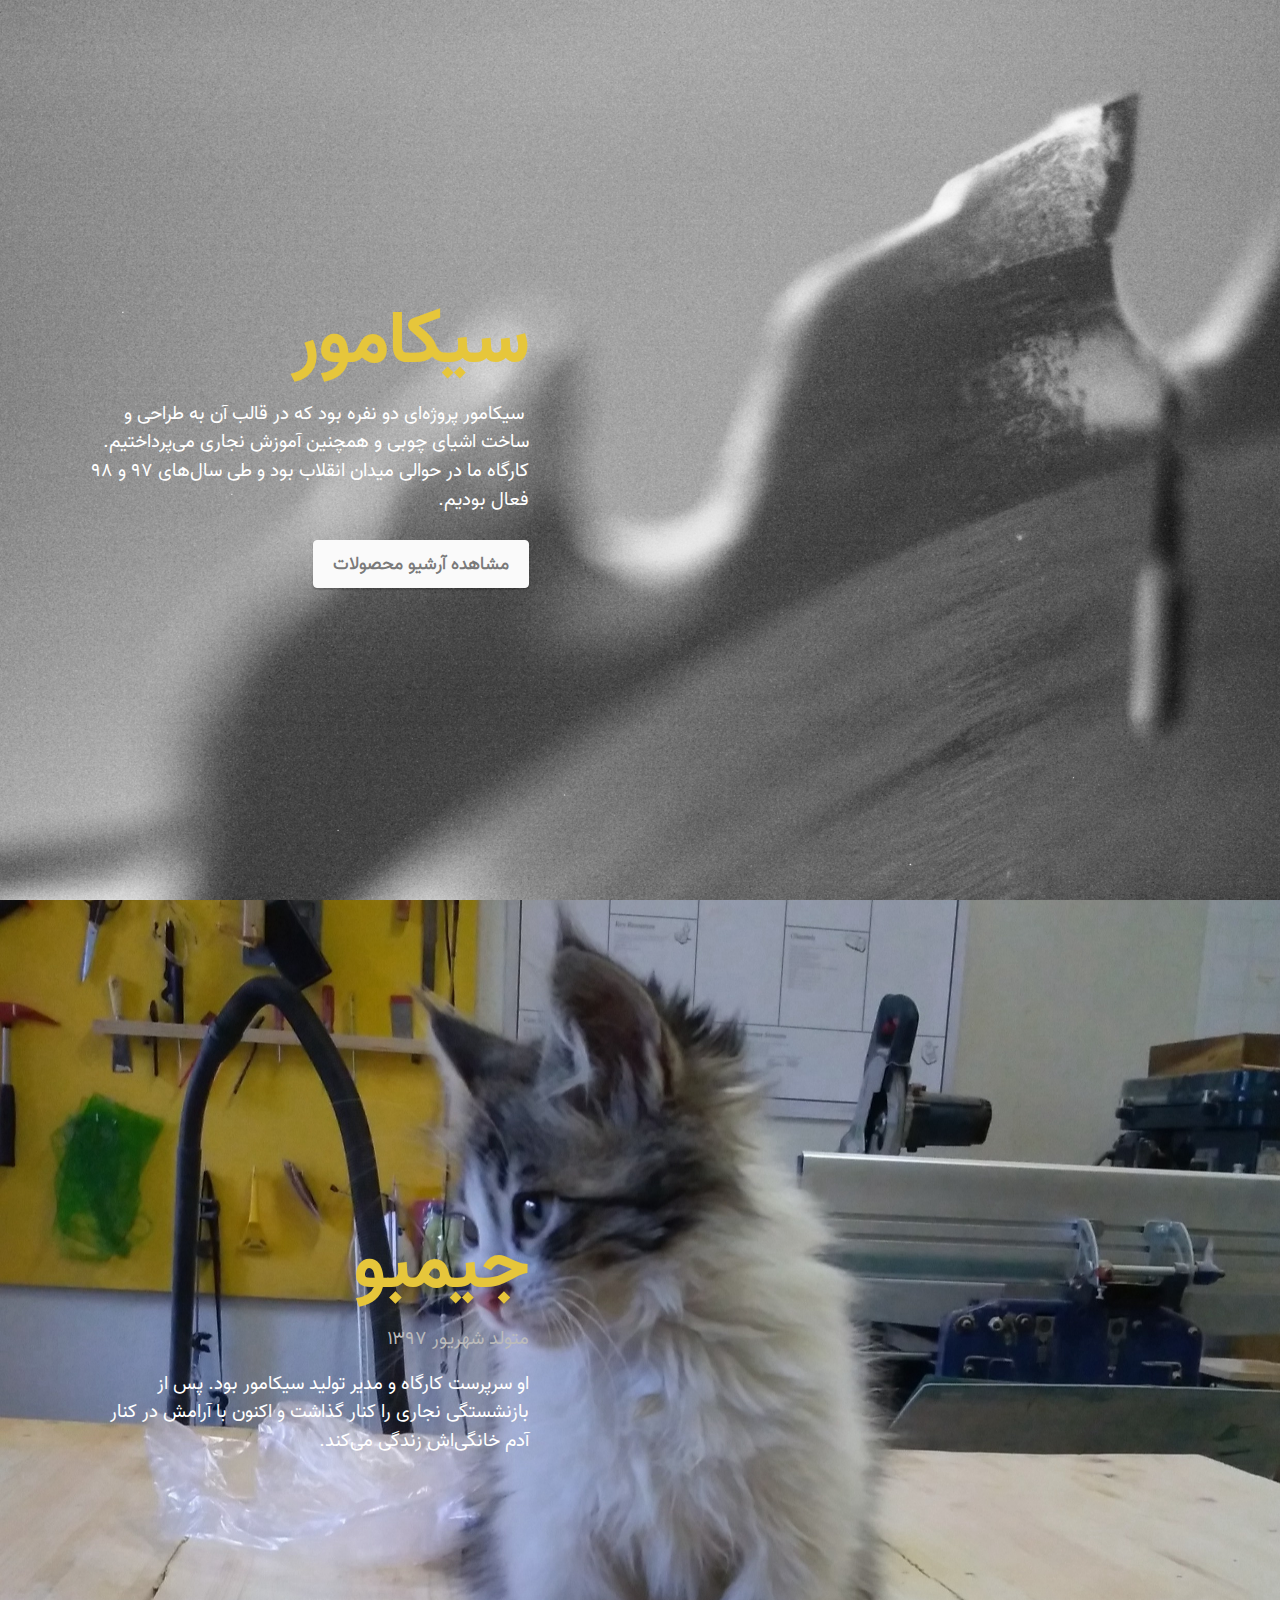
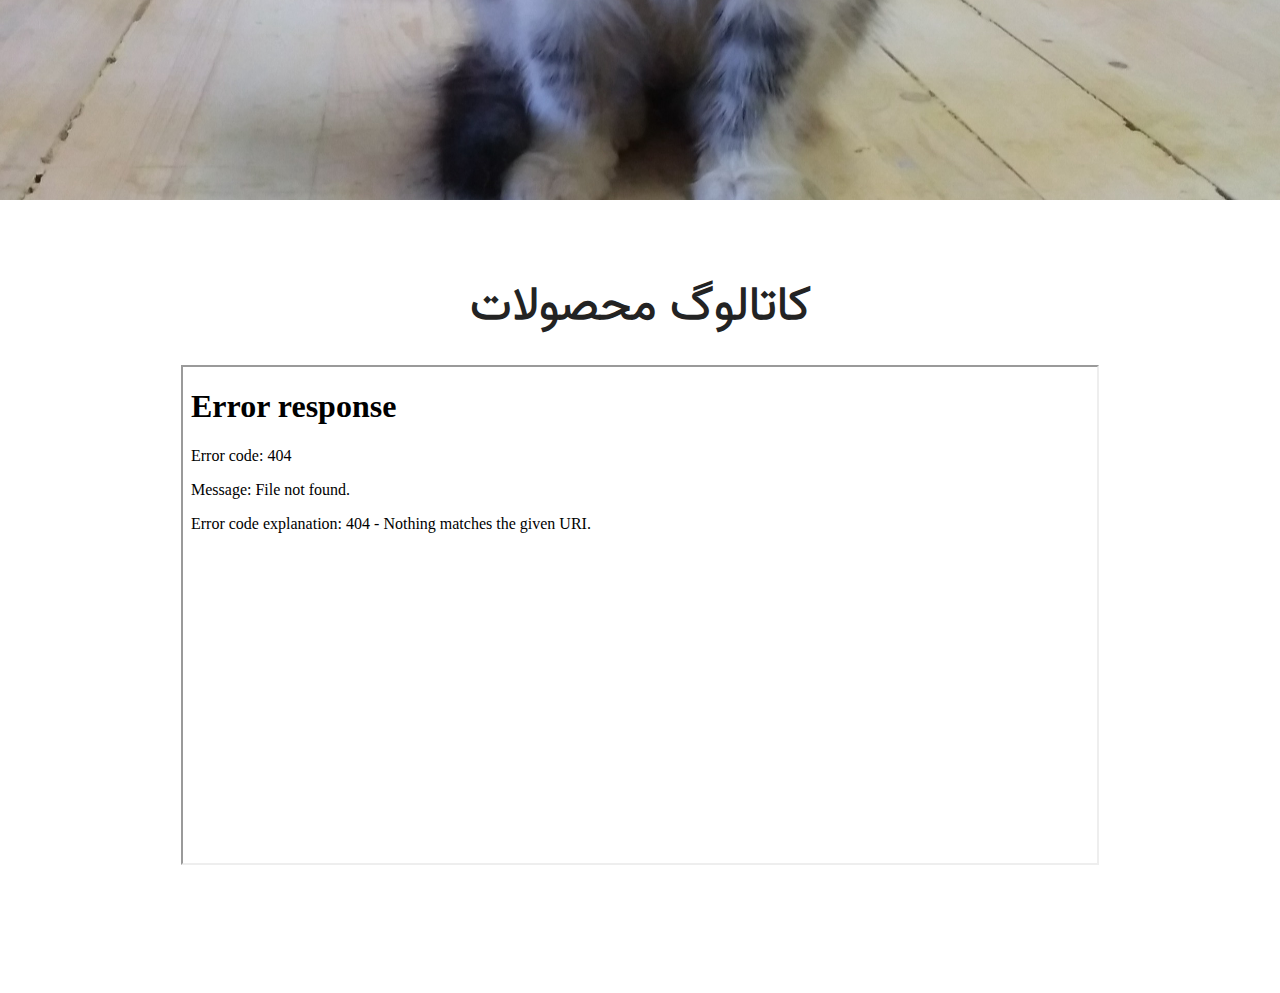
==== commit 63f7af0f: "." ====
--- a/index.html
+++ b/index.html
@@ -1,5 +1,5 @@
 <!DOCTYPE html>
-<html  >
+<html lang="fa" dir="rtl" >
 <head>
   <!-- Site made with Mobirise Website Builder v5.3.10, https://mobirise.com -->
   <meta charset="UTF-8">
@@ -70,12 +70,13 @@
         <div class="row justify-content-center">
             <div class="title col-md-12 col-lg-10">
                 <h3 class="mbr-section-title mbr-fonts-style align-center mb-4 display-2"><strong>کاتالوگ محصولات</strong></h3>
-                <h4 class="mbr-section-subtitle align-center mbr-fonts-style mb-4 display-5">کد پی دی اف</h4>
+                <iframe src="assets/pdf/catalog.pdf#toolbar=0" width="100%" height="500px">
+                </iframe>
                 
             </div>
         </div>
     </div>
-</section><section style="background-color: #fff; font-family: -apple-system, BlinkMacSystemFont, 'Segoe UI', 'Roboto', 'Helvetica Neue', Arial, sans-serif; color:#aaa; font-size:12px; padding: 0; align-items: center; display: flex;"><a href="https://mobirise.site/d" style="flex: 1 1; height: 3rem; padding-left: 1rem;"></a><p style="flex: 0 0 auto; margin:0; padding-right:1rem;">Designed with Mobirise - <a href="https://mobirise.site/k" style="color:#aaa;">Try here</a></p></section><script src="assets/web/assets/jquery/jquery.min.js"></script>  <script src="assets/popper/popper.min.js"></script>  <script src="assets/tether/tether.min.js"></script>  <script src="assets/bootstrap/js/bootstrap.min.js"></script>  <script src="assets/smoothscroll/smooth-scroll.js"></script>  <script src="assets/theme/js/script.js"></script>  
+</section><section style="background-color: #fff; font-family: -apple-system, BlinkMacSystemFont, 'Segoe UI', 'Roboto', 'Helvetica Neue', Arial, sans-serif; color:#aaa; font-size:12px; padding: 0; align-items: center; display: flex;"><a href="https://mobirise.site/d" style="flex: 1 1; height: 3rem; padding-left: 1rem;"></a></section><script src="assets/web/assets/jquery/jquery.min.js"></script>  <script src="assets/popper/popper.min.js"></script>  <script src="assets/tether/tether.min.js"></script>  <script src="assets/bootstrap/js/bootstrap.min.js"></script>  <script src="assets/smoothscroll/smooth-scroll.js"></script>  <script src="assets/theme/js/script.js"></script>  
   
   
 </body>
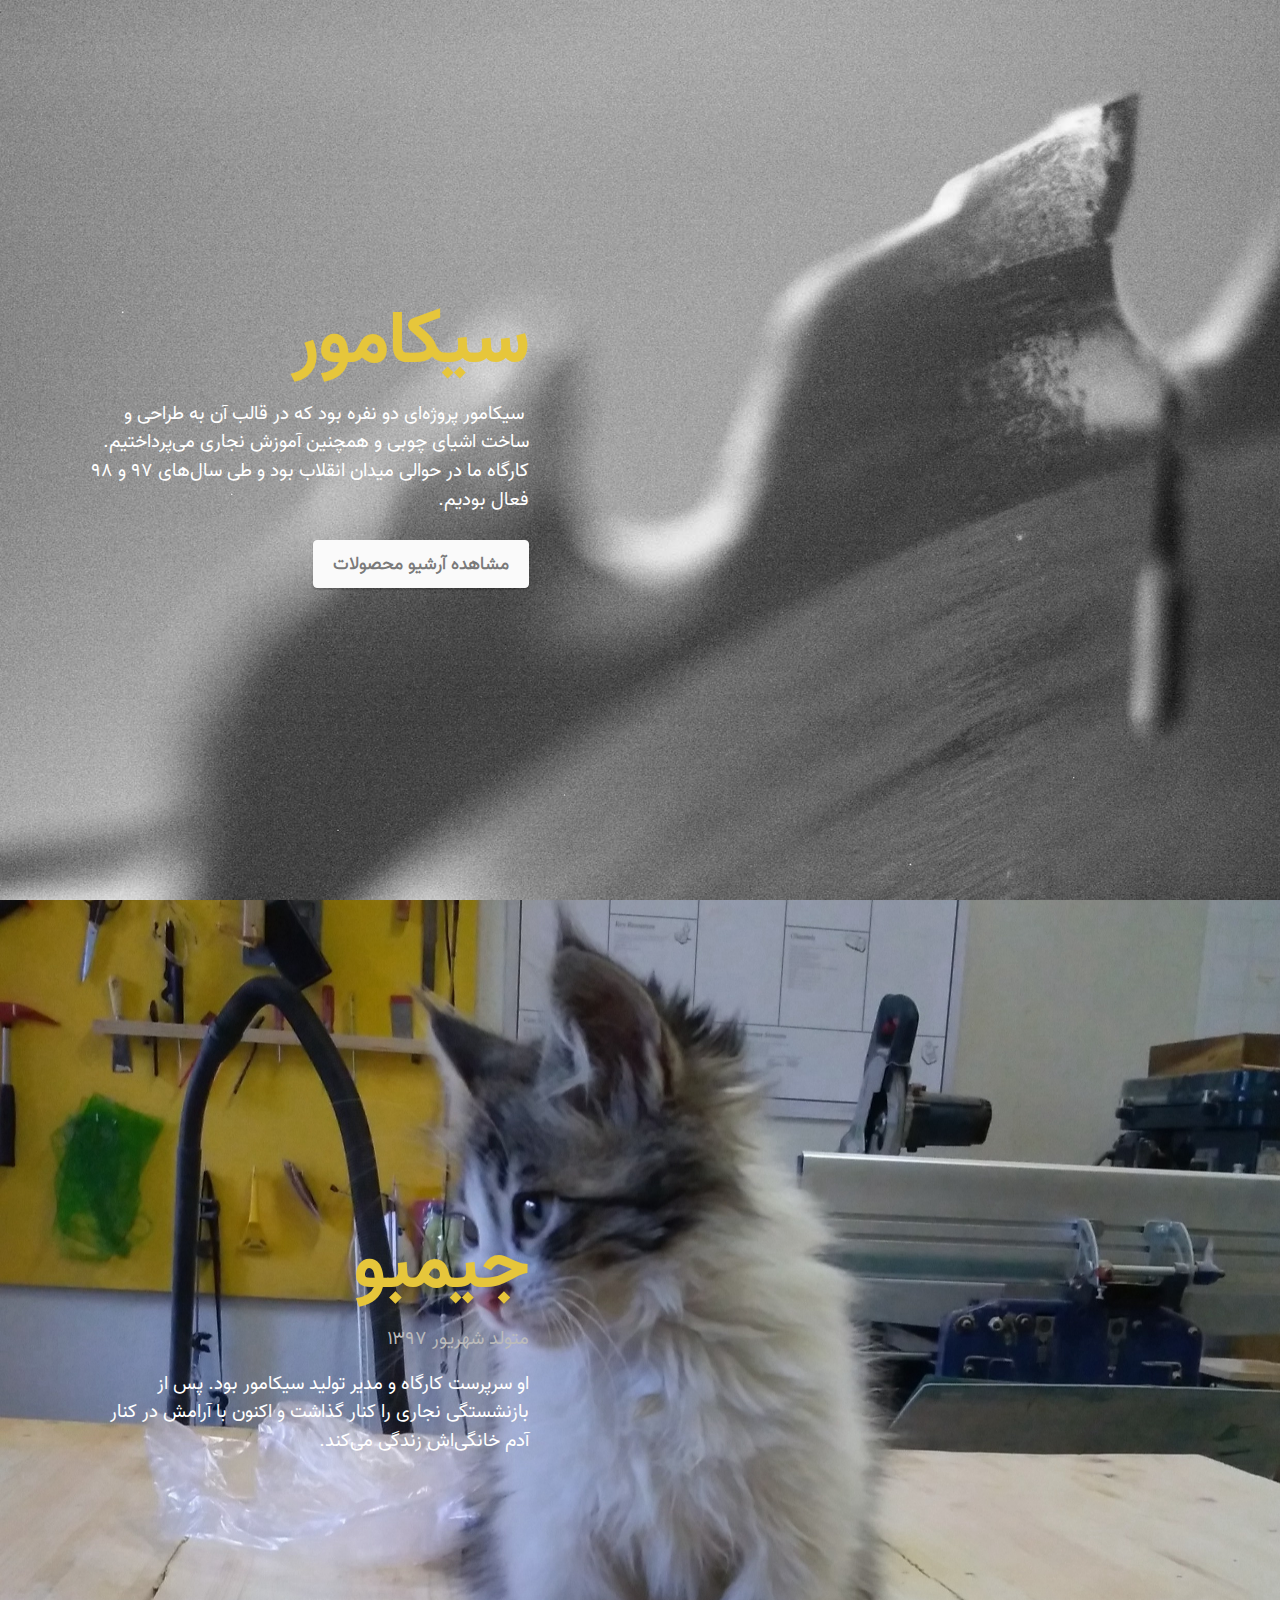
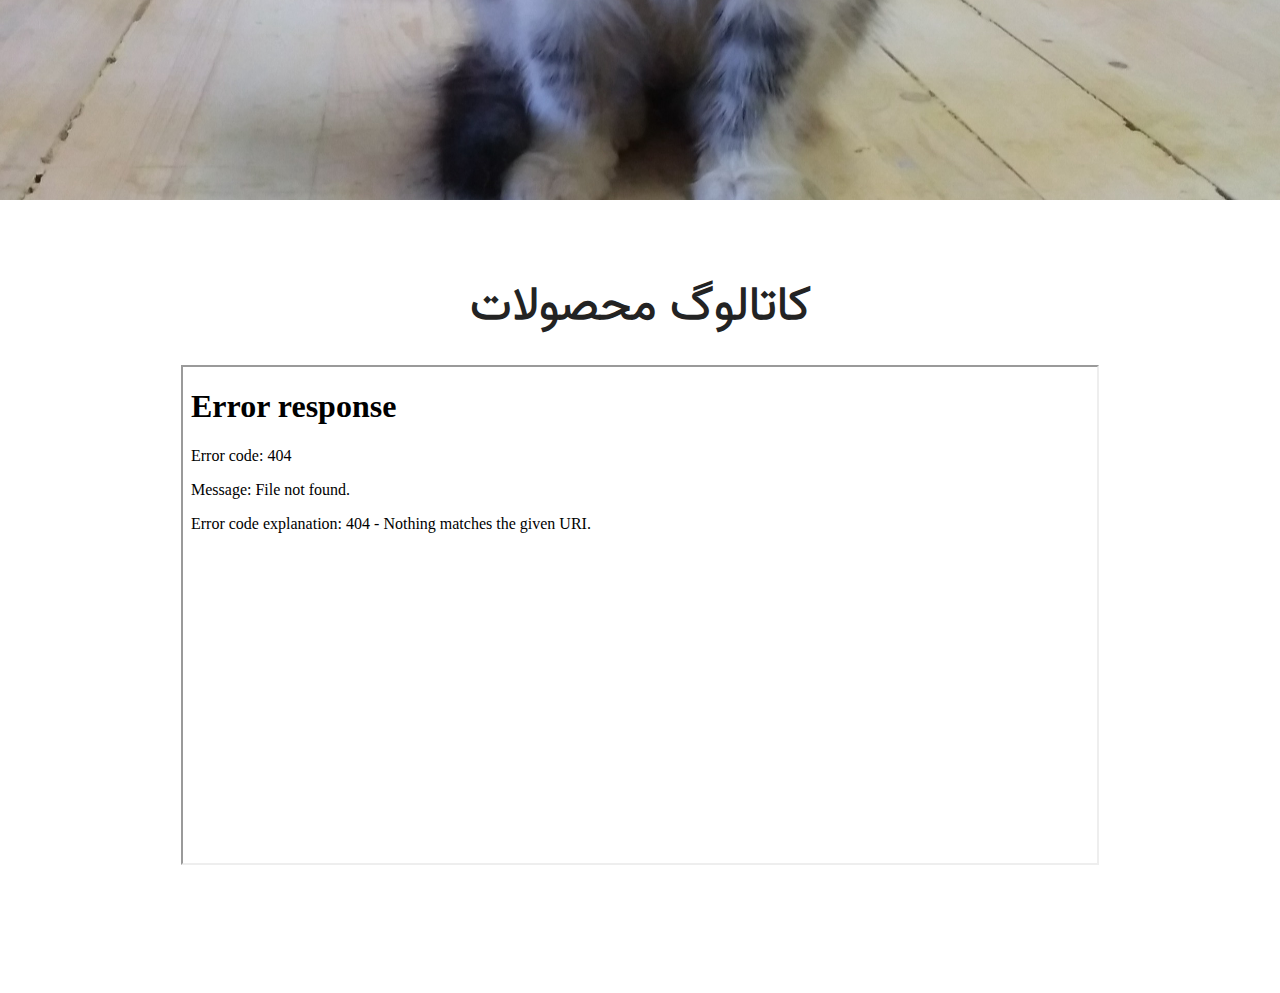
==== commit 69a62f08: "title changed" ====
--- a/index.html
+++ b/index.html
@@ -10,7 +10,7 @@
   <meta name="description" content="">
   
   
-  <title>Home</title>
+  <title>سیکامور</title>
   <link rel="stylesheet" href="assets/tether/tether.min.css">
   <link rel="stylesheet" href="assets/bootstrap/css/bootstrap.min.css">
   <link rel="stylesheet" href="assets/bootstrap/css/bootstrap-grid.min.css">
